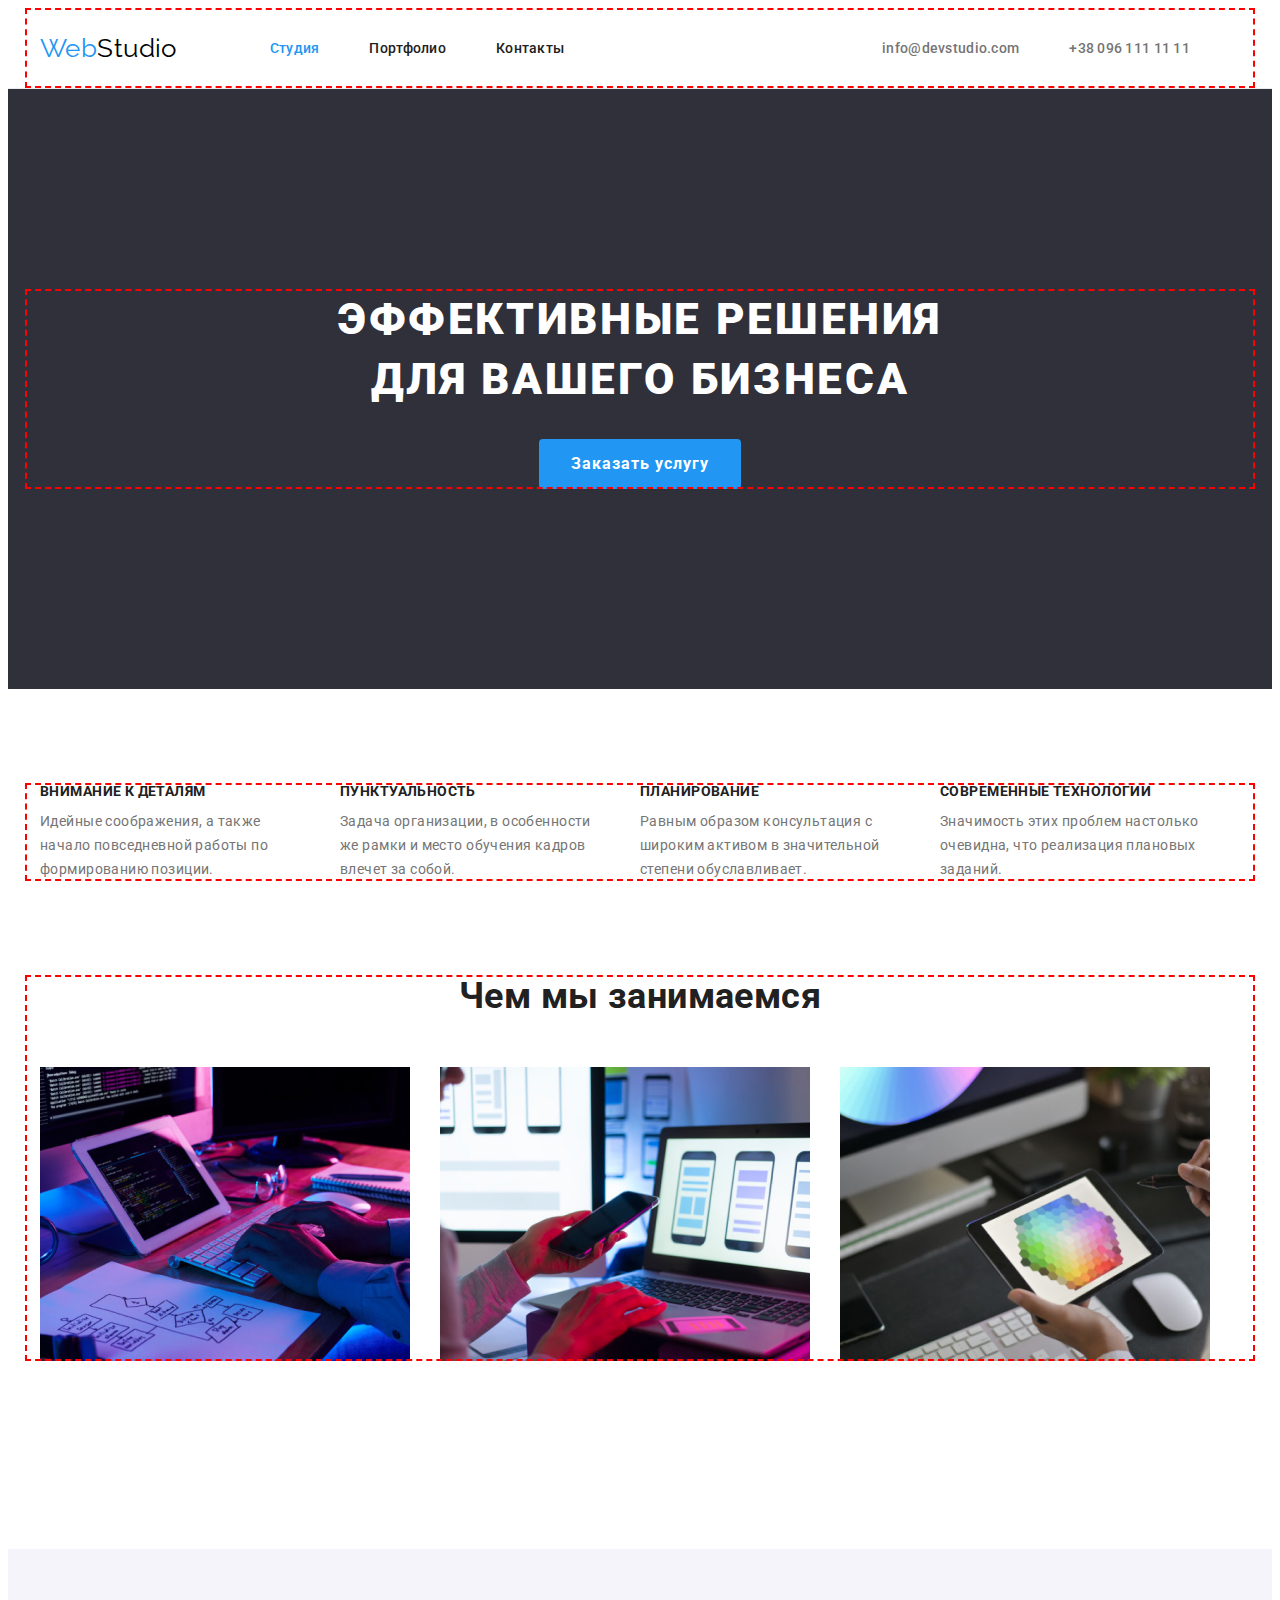
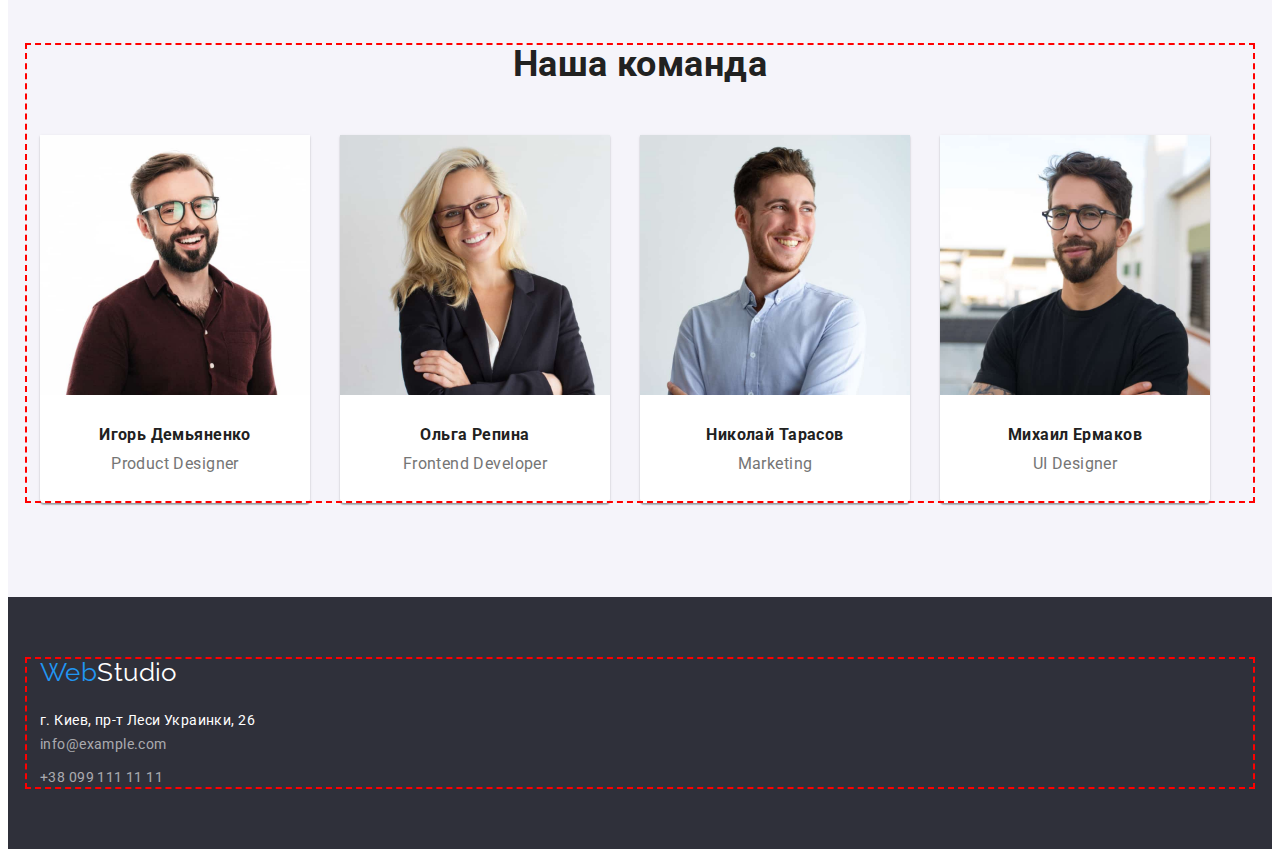
==== index.html @ cc724e30 "Initial commit" ====
<!DOCTYPE html>
<html lang="ru">
  <head>
    <meta charset="UTF-8" />
    <meta http-equiv="X-UA-Compatible" content="IE=edge" />
    <meta name="viewport" content="width=device-width, initial-scale=1.0" />
    <title>WebStudio</title>

    <!--------------------  Font  ------------------------------------>
    <link rel="preconnect" href="https://fonts.googleapis.com" />
    <link rel="preconnect" href="https://fonts.gstatic.com" crossorigin />
    <link
      href="https://fonts.googleapis.com/css2?family=Raleway:wght@700&family=Roboto:wght@400;500;700;900&display=swap"
      rel="stylesheet"
    />

    <!-------------------  Normalize ---------------------------------------->
    <link
      rel="stylesheet"
      href="https://cdnjs.cloudflare.com/ajax/libs/modern-normalize/1.1.0/modern-normalize.min.css"
      integrity="sha512-wpPYUAdjBVSE4KJnH1VR1HeZfpl1ub8YT/NKx4PuQ5NmX2tKuGu6U/JRp5y+Y8XG2tV+wKQpNHVUX03MfMFn9Q=="
      crossorigin="anonymous"
      referrerpolicy="no-referrer"
    />

    <!------------------  Custom styles -------------------------------------------------->

    <link rel="stylesheet" href="./css/styles.css" />
  </head>

  <body>
    <!----------------------------  header  -------------------------------------------------->

    <header class="header">
      <div class="container header-container">
        <nav class="header-nav">
          <a class="link header-link-logo-black" href="./index.html"
            ><span class="logo-blue">Web</span>Studio</a
          >
          <ul class="header-nav-list list">
            <li class="header-nav-item">
              <a class="header-link-studio header-link link" href="./index.html">Студия</a>
            </li>
            <li class="header-nav-item">
              <a class="header-link link" href="./portfolio.html">Портфолио</a>
            </li>
            <li class="header-nav-item"><a class="header-link link" href="#">Контакты</a></li>
          </ul>
        </nav>
        <ul class="header-contacts-list list">
          <li class="header-nav-item">
            <a class="header-link-contacts link" href="mail:info@devstudio.com"
              >info@devstudio.com</a
            >
          </li>
          <li class="header-nav-item">
            <a class="header-link-contacts link" href="tel:+380961111111">+38 096 111 11 11</a>
          </li>
        </ul>
      </div>
    </header>

    <main>
      <!----------------------  Эффективные решения -------------------------------------->
      <section class="section sentence-section">
        <div class="container">
          <h1 class="sntns-hr">Эффективные решения для вашего бизнеса</h1>
          <button class="btn btn-sentence-section" type="button">Заказать услугу</button>
        </div>
      </section>

      <!------------------------  Особенности  ------------------------------------------->

      <section class="section">
        <div class="container">
          <h2 class="visually-hidden">Особенности</h2>

          <ul class="list container-features-list">
            <li class="container-features-item">
              <h3 class="main-features-title">Внимание к деталям</h3>
              <p class="main-features-text">
                Идейные соображения, а также начало повседневной работы по формированию позиции.
              </p>
            </li>
            <li class="container-features-item">
              <h3 class="main-features-title">Пунктуальность</h3>
              <p class="main-features-text">
                Задача организации, в особенности же рамки и место обучения кадров влечет за собой.
              </p>
            </li>
            <li class="container-features-item">
              <h3 class="main-features-title">Планирование</h3>
              <p class="main-features-text">
                Равным образом консультация с широким активом в значительной степени обуславливает.
              </p>
            </li>
            <li class="container-features-item">
              <h3 class="main-features-title">Современные технологии</h3>
              <p class="main-features-text">
                Значимость этих проблем настолько очевидна, что реализация плановых заданий.
              </p>
            </li>
          </ul>
        </div>
      </section>
      <!---------------------------- Занятия------------------------------------->
      <section class="section work section-occupation">
        <div class="container">
          <h2 class="main-occupation-title">Чем мы занимаемся</h2>

          <ul class="list container-main-occupation-list">
            <li>
              <img src="./images/box1.jpg" alt="проєктирование" width="370" />
            </li>
            <li>
              <img src="./images/box2.jpg" alt="мобильные приложения" width="370" />
            </li>
            <li>
              <img src="./images/box3.jpg" alt="дизайн" width="370" />
            </li>
          </ul>
        </div>
      </section>

      <!--------------------------  Команда  --------------------------------------->

      <section class="section main-team">
        <div class="container">
          <h2 class="main-team-title-head">Наша команда</h2>

          <ul class="list container-main-team-list">
            <li class="team-card-item">
              <img src="./images/img1.jpg" alt="Product Designer" width="270" />
              <div class="team-card-content">
                <h3 class="main-team-title">Игорь Демьяненко</h3>
                <p class="main-team-text">Product Designer</p>
              </div>
            </li>
            <li class="team-card-item">
              <img src="./images/img2.jpg" alt="Frontend Developer" width="270" />
              <div class="team-card-content">
                <h3 class="main-team-title">Ольга Репина</h3>
                <p class="main-team-text">Frontend Developer</p>
              </div>
            </li>
            <li class="team-card-item">
              <img src="./images/img3.jpg" alt="Marketing" width="270" />
              <div class="team-card-content">
                <h3 class="main-team-title">Николай Тарасов</h3>
                <p class="main-team-text">Marketing</p>
              </div>
            </li>
            <li class="team-card-item">
              <img src="./images/img4.jpg" alt="UI Designer" width="270" />
              <div class="team-card-content">
                <h3 class="main-team-title">Михаил Ермаков</h3>
                <p class="main-team-text">UI Designer</p>
              </div>
            </li>
          </ul>
        </div>
      </section>
    </main>

    <!------------------------Footer------------------------------------>

    <footer class="footer">
      <div class="container">
        <a class="link footer-link-logo-white" href="./index.html"
          ><span class="logo-blue">Web</span>Studio</a
        >

        <address class="address">
          <ul class="list footer-list">
            <li class="footer-address-location-item">
              <a
                class="link footer-link-location"
                target="_blank"
                rel="noopener noreferrer"
                href="https://goo.gl/maps/SqduPQ5yzWcNrS9j9"
                >г. Киев, пр-т Леси Украинки, 26</a
              >
            </li>
            <li class="footer-item">
              <a class="link footer-link" href="mailto:info@example.com">info@example.com</a>
            </li>
            <li class="footer-item">
              <a class="link footer-link" href="tel:+380991111111">+38 099 111 11 11</a>
            </li>
          </ul>
        </address>
      </div>
    </footer>
  </body>
</html>
---- css/styles.css ----
:root {
  /*  ------------------  fonts  -------------------------- */
  --main-font: 'Roboto', sans-serif;
  --secondary-font: 'Raleway', sans-serif;

  /*  ------------------- text colors  ------------------ */
  --btn-txt-cl: #ffffff;
  --main-txt-cl: #212121;
  --hdr-cntcts-lst: #757575;
  --accent-txt-cl: #2196f3;
  --porfolio-border-img: #eeeeee;
  --logo-black: #000000;
  --btn-prtfl: #f5f4fa;
  --item-light: rgba(255, 255, 255, 0.6);
  --sctn-sntnc: #2f303a;
  --header-container-border: #ececec;
  --accent-txt-hvr-fcs-cl: #188ce8;

  /* ----------------- others  --------------------------- */
}
body {
  font-family: var(--main-font);
  color: var(--main-txt-cl);
  background-color: var(--btn-txt-cl);
  font-size: 14px;
  letter-spacing: 0.03em;
}

/*-------------------- reset styles --------------------------- */

h1,
h2,
h3,
h4,
h5,
h6,
p {
  margin: 0;
}

.link {
  text-decoration: none;
  color: currentColor;
}

.list {
  list-style: none;
  padding-left: 0;
  margin: 0;
}

/*----------------------- basy styles  ---------------------------- */

.container {
  width: 1200px;
  padding: 0 15px;
  margin: 0 auto;
  outline: 2px dashed red;
  outline-offset: -2px;
}

.visually-hidden {
  position: absolute;
  width: 1px;
  height: 1px;
  margin: -1px;
  border: 0;
  padding: 0;

  white-space: nowrap;
  clip-path: inset(100%);
  clip: rect(0 0 0 0);
  overflow: hidden;
}

img {
  display: block;
  max-width: 100%;
  height: auto;
}

address {
  font-style: normal;
}

.section {
  padding-top: 94px;
  padding-bottom: 94px;
}

.btn {
  font-family: inherit;
  font-weight: 700;
  font-size: 16px;
  line-height: calc(30 / 16);
  display: flex;
  letter-spacing: 0.06em;
  color: var(--btn-txt-cl);
  background-color: var(--accent-txt-cl);
  cursor: pointer;
  border-radius: 4px;
  bottom: none;
  border: none;
  padding: 10px 32px;

  display: block;
  margin: 0 auto;
}

.btn:hover,
.btn:focus {
  color: var(--btn-txt-cl);
  background-color: var(--accent-txt-hvr-fcs-cl);
}

.btn-portfolio {
  font-family: inherit;
  font-weight: 500;
  font-size: 16px;
  line-height: calc(26 / 16);
  letter-spacing: 0.03em;
  text-align: center;
  color: var(--main-txt-cl);
  background-color: var(--btn-prtfl);
  cursor: pointer;
  border: none;

  padding: 6px 22px;
  border-radius: 4px;
}

.btn-portfolio:hover,
.btn-portfolio:focus {
  color: var(--btn-txt-cl);
  background-color: var(--accent-txt-cl);
}

.header-link-logo-black {
  font-family: 'Raleway';
  font-size: 26px;
  line-height: calc(31 / 26);
  color: var(--logo-black);
  display: block;
}

.logo-blue {
  font-family: 'Raleway';
  font-size: 26px;
  line-height: calc(31 / 26);
  color: var(--accent-txt-cl);
}

/* -------------------  Header  ------------------------ */

.header {
  border-bottom: 1px solid var(--header-container-border);
}

.header-container {
  display: flex;
}

.header-nav {
  display: flex;
  align-items: center;
  margin-right: auto;
}

.header-link-logo-black {
  display: block;
  margin-right: 93px;
  padding: 0 auto;
}

.header-nav-list,
.header-contacts-list {
  display: flex;
  padding-top: 32px;
  padding-bottom: 32px;
}

.header-nav-item {
  margin-right: 50px;
}

.header-link,
.header-link-contacts {
  font-weight: 500;
  font-size: 14px;
  line-height: calc(16 / 14);
  letter-spacing: 0.02em;
  cursor: pointer;
}

.header-link-contacts {
  color: var(--hdr-cntcts-lst);
}

.header-link-studio,
.header-link-portfolio {
  color: var(--accent-txt-cl);
}

.header-link:hover,
.header-link:focus,
.header-link-contacts:hover,
.header-link-contacts:focus,
.footer-link:hover,
.footer-link:focus {
  color: var(--accent-txt-cl);
}

/*  ---------------- Эффективные решения  ---------------- */

.sentence-section {
  background-color: var(--sctn-sntnc);
  padding-top: 200px;
  padding-bottom: 200px;
}

.sntns-hr {
  font-weight: 900;
  font-size: 44px;
  line-height: calc(60 / 44);
  text-align: center;
  letter-spacing: 0.06em;
  text-transform: uppercase;
  color: var(--btn-txt-cl);
  width: 696px;
  margin: 0 auto;
  margin-bottom: 30px;
}

/*---------------------- Особенности  -------------------*/

.container-features-list {
  display: flex;
  gap: 30px;
}

.container-features-item {
  flex-basis: 270px;
}

.main-features-title {
  font-size: 14px;
  line-height: calc(16 / 14);
  text-transform: uppercase;
  margin-bottom: 10px;
}

.main-features-text {
  line-height: calc(24 / 14);
  color: var(--hdr-cntcts-lst);
}

/*------------------------- Занятия -----------------*/

.section-occupation {
  margin-bottom: 94px;
  padding-top: 0%;
}

.main-occupation-title {
  text-align: center;
  margin-bottom: 50px;
}

.container-main-occupation-list {
  display: flex;
  gap: 30px;
}

.main-occupation-title {
  font-size: 36px;
  line-height: calc(42 / 36);
}

/*  -------------------- Команда --------------------*/

.main-team {
  background-color: var(--btn-prtfl);
}

.main-team-title-head {
  font-size: 36px;
  line-height: 42px;
  text-align: center;
  margin-bottom: 50px;
}

.container-main-team-list {
  display: flex;
  gap: 30px;
}

.team-card-item {
  box-shadow: 0px 1px 3px rgba(0, 0, 0, 0.12), 0px 1px 1px rgba(0, 0, 0, 0.14),
    0px 2px 1px rgba(0, 0, 0, 0.2);
  border-radius: 0px 0px 4px 4px;
  background-color: var(--btn-txt-cl);
}

.team-card-content {
  text-align: center;
  padding: 30px 0;
}

.main-team-title {
  font-size: 16px;
  line-height: calc(19 / 16);
  margin-bottom: 10px;
}

.main-team-text {
  font-size: 16px;
  line-height: calc(19 / 16);
  color: var(--hdr-cntcts-lst);
}

/*  ----------------- PORFOLIO page  ------------------------- * /

/*  -------------- Portfolio navigation  ------------------ */

.section-portfolio {
  padding: 94px 0;
}

/*  ----------------- Portfolio BTN  ----------------------- */

.container-portfolio-navigation-list {
  display: flex;
  justify-content: center;
  gap: 8px;
  margin-bottom: 50px;
}

/* ---------------- Portfolio ------------------------------- */

.container-portfolio-list {
  display: flex;
  flex-wrap: wrap;
  gap: 30px;
}

.porfolio-div-contents {
  border: 1px solid var(--porfolio-border-img);
  padding: 20px 24px;
  border-top: none;
}

.portfolio-title {
  font-size: 18px;
  line-height: calc(36 / 18);
  letter-spacing: 0.06em;
  margin-bottom: 4px;
}

.portfolio-text {
  font-size: 16px;
  line-height: calc(30 / 16);
  color: var(--hdr-cntcts-lst);
}

/*----------------------Footer------------------------------- */

.footer {
  background-color: var(--sctn-sntnc);
  padding-top: 60px;
  padding-bottom: 60px;
}

.footer-link-logo-white {
  display: block;
  font-family: 'Raleway';
  font-size: 26px;
  line-height: calc(31 / 26);
  color: var(--btn-txt-cl);
  margin-bottom: 20px;
}

.address {
  font-style: inherit;
}

.footer-link-location {
  line-height: calc(24 / 14);
  color: var(--btn-txt-cl);
}

.footer-link {
  line-height: calc(24 / 14);
  color: var(--item-light);
}

.footer-item {
  margin-bottom: 9px;
}

.footer-item:last-child {
  margin-bottom: 0px;
}
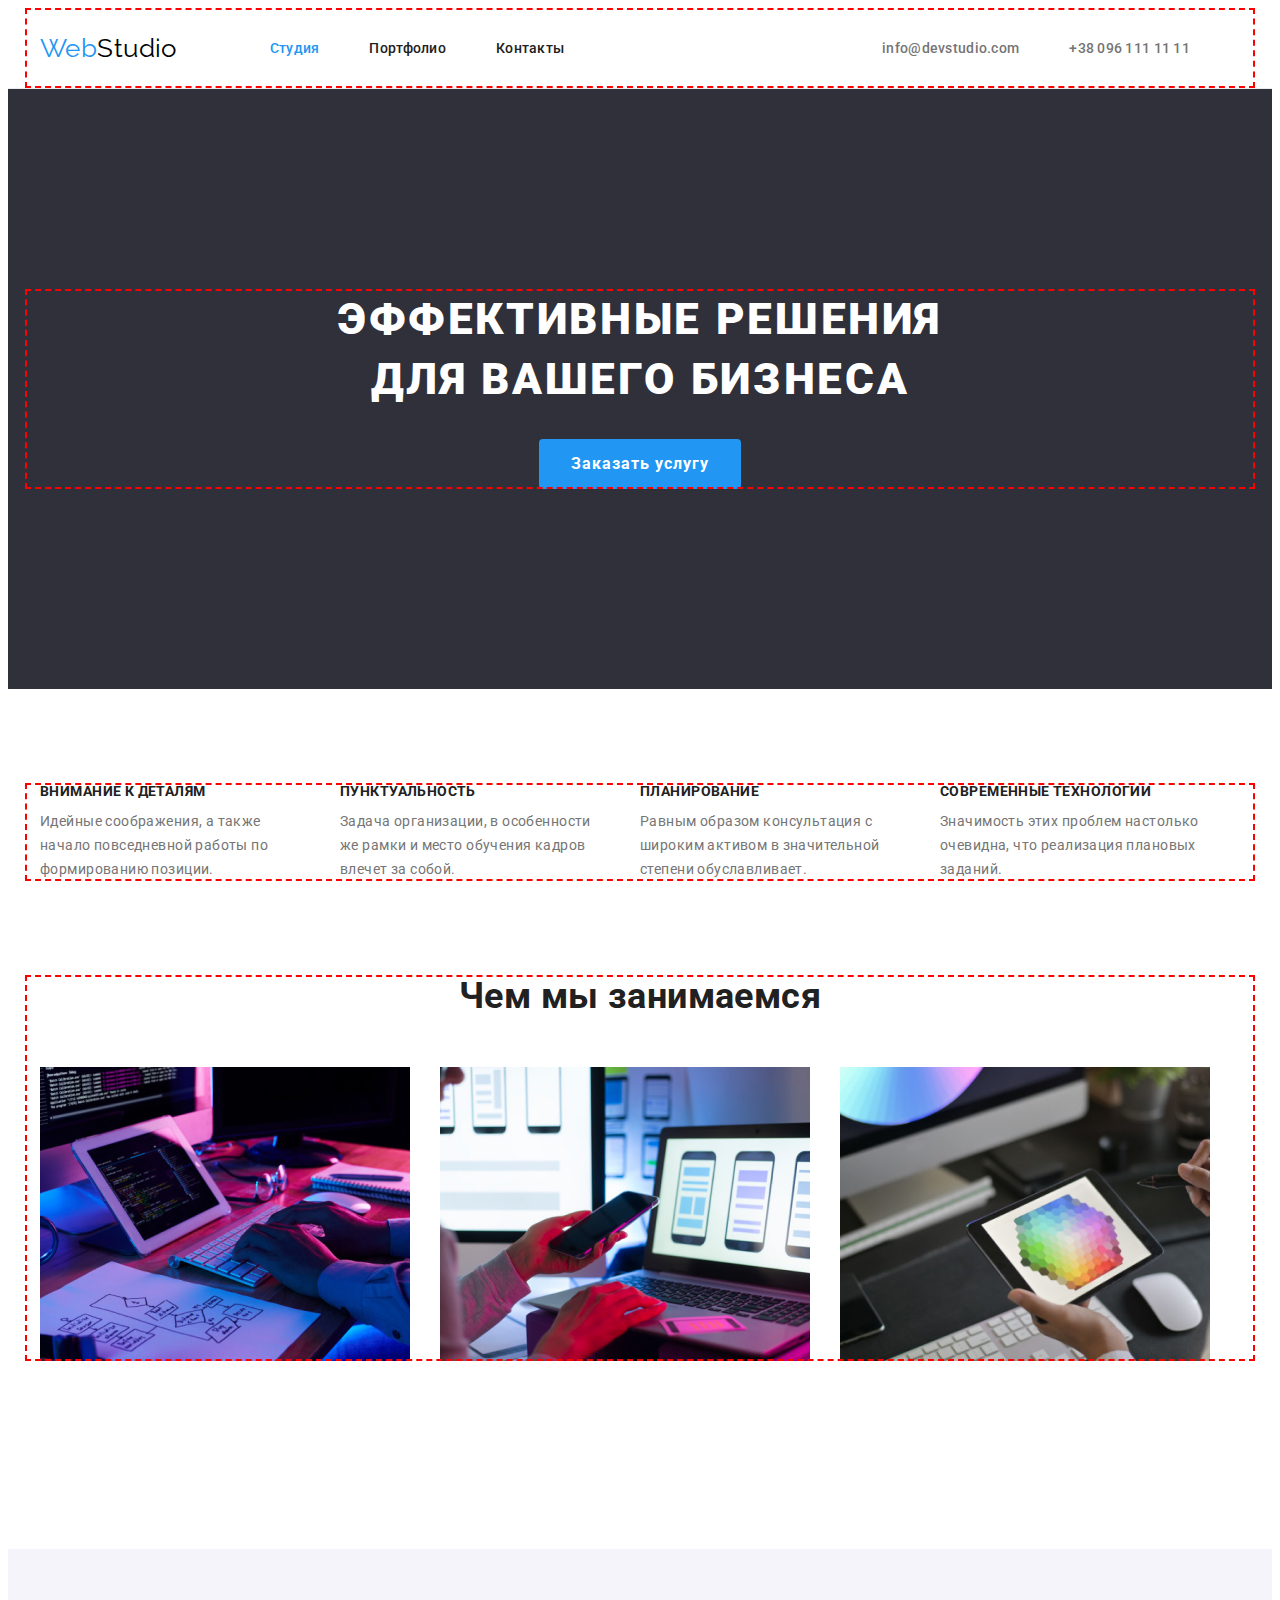
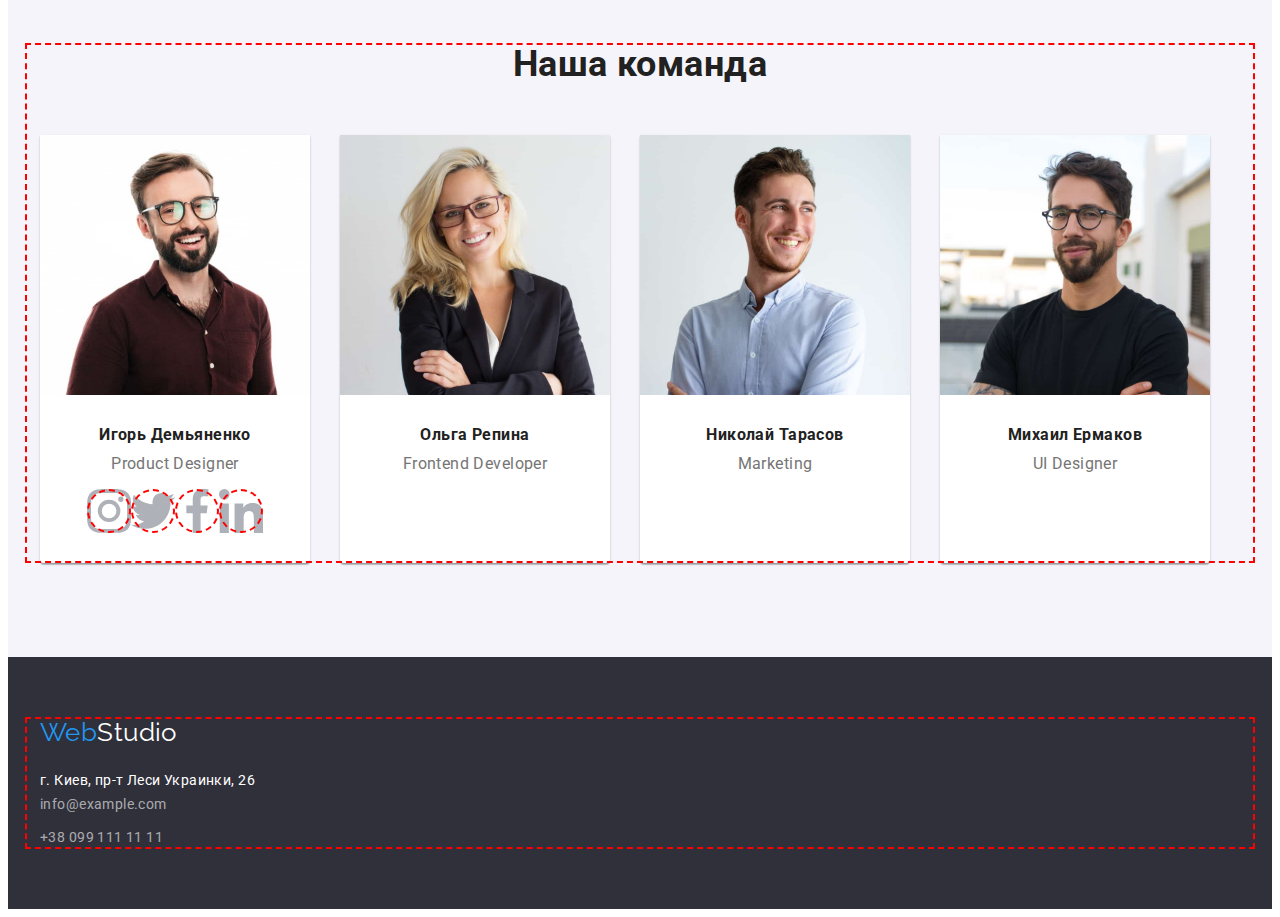
==== commit 6d84669d: "add svd card 1" ====
--- a/index.html
+++ b/index.html
@@ -134,6 +134,55 @@
               <div class="team-card-content">
                 <h3 class="main-team-title">Игорь Демьяненко</h3>
                 <p class="main-team-text">Product Designer</p>
+                <ul class="social-list list">
+                  <li class="social-item">
+                    <a
+                      class="social-link link"
+                      href=""
+                      target="_blank"
+                      rel="noopener nonereferre"
+                      aria-label="instagram"
+                    >
+                      <svg class="social-icon" widht="20" hight="20">
+                        <use href="./images/symbol-defs.svg#instagram"></use></svg
+                    ></a>
+                  </li>
+                  <li class="social-item">
+                    <a
+                      class="social-link link"
+                      href=""
+                      target="_blank"
+                      rel="noopener nonereferre"
+                      aria-label="twitter"
+                    >
+                      <svg class="social-icon" widht="20" hight="20">
+                        <use href="./images/symbol-defs.svg#twitter"></use></svg
+                    ></a>
+                  </li>
+                  <li class="social-item">
+                    <a
+                      class="social-link link"
+                      href=""
+                      target="_blank"
+                      rel="noopener nonereferre"
+                      aria-label="facebook"
+                    >
+                      <svg class="social-icon" widht="20" hight="20">
+                        <use href="./images/symbol-defs.svg#facebook"></use></svg
+                    ></a>
+                  </li>
+                  <li class="social-item">
+                    <a
+                      class="social-link link"
+                      href=""
+                      target="_blank"
+                      rel="noopener nonereferre"
+                      aria-label="linkedin"
+                      ><svg class="social-icon" widht="20" hight="20">
+                        <use href="./images/symbol-defs.svg#linkedin"></use></svg
+                    ></a>
+                  </li>
+                </ul>
               </div>
             </li>
             <li class="team-card-item">
--- a/css/styles.css
+++ b/css/styles.css
@@ -316,6 +316,42 @@
   font-size: 16px;
   line-height: calc(19 / 16);
   color: var(--hdr-cntcts-lst);
+
+  margin-bottom: 16px;
+}
+
+.social-list {
+  display: flex;
+  align-items: center;
+  justify-content: center;
+  gap: 10;
+}
+
+.social-icon {
+  fill: #afb1b8;
+}
+
+.social-link:hover,
+.social-link:focus {
+  background-color: var(--accent-txt-cl);
+}
+
+.social-icon:hover,
+.social-icon:focus {
+  fill: var(--btn-txt-cl);
+}
+
+.social-link {
+  display: flex;
+  align-items: center;
+  justify-content: center;
+  width: 44px;
+  height: 44px;
+  background-color: var(--btn-txt-cl);
+  border-radius: 50%;
+
+  outline: 2px dashed red;
+  outline-offset: -2px;
 }
 
 /*  ----------------- PORFOLIO page  ------------------------- * /
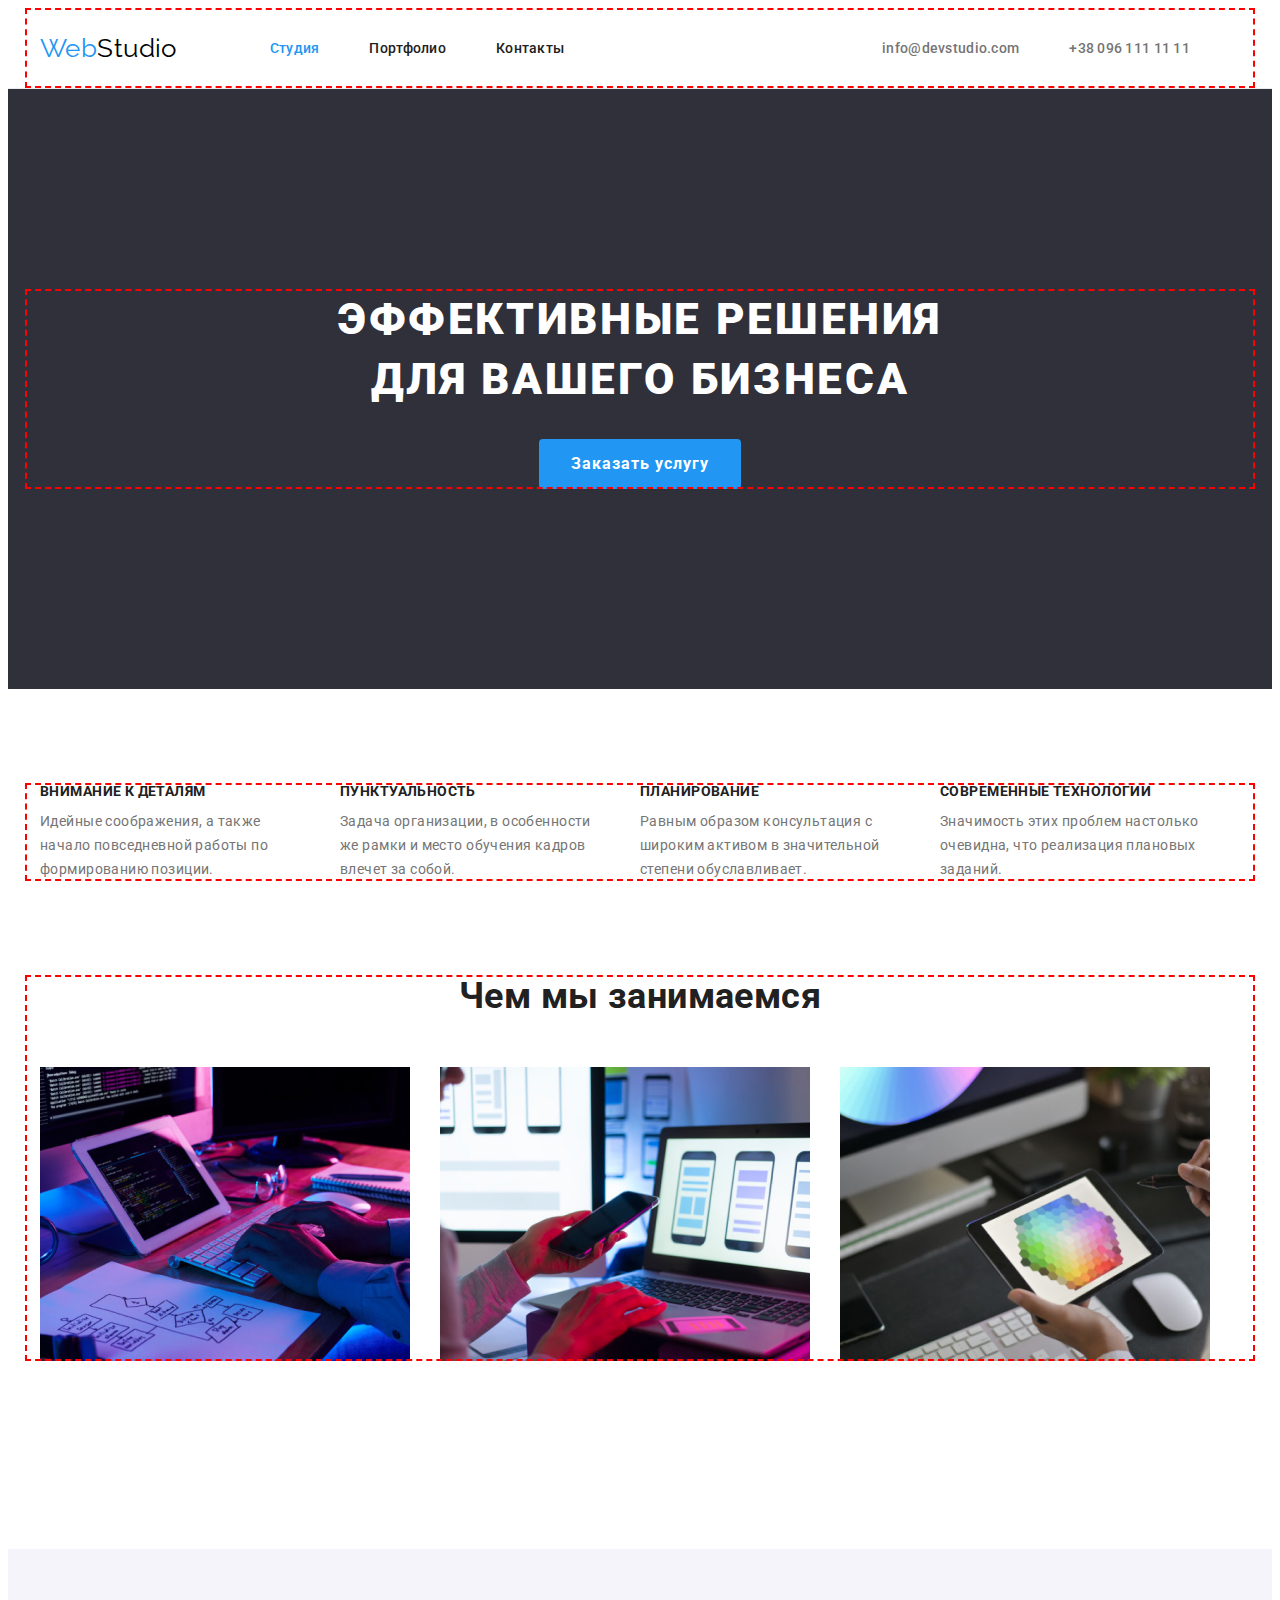
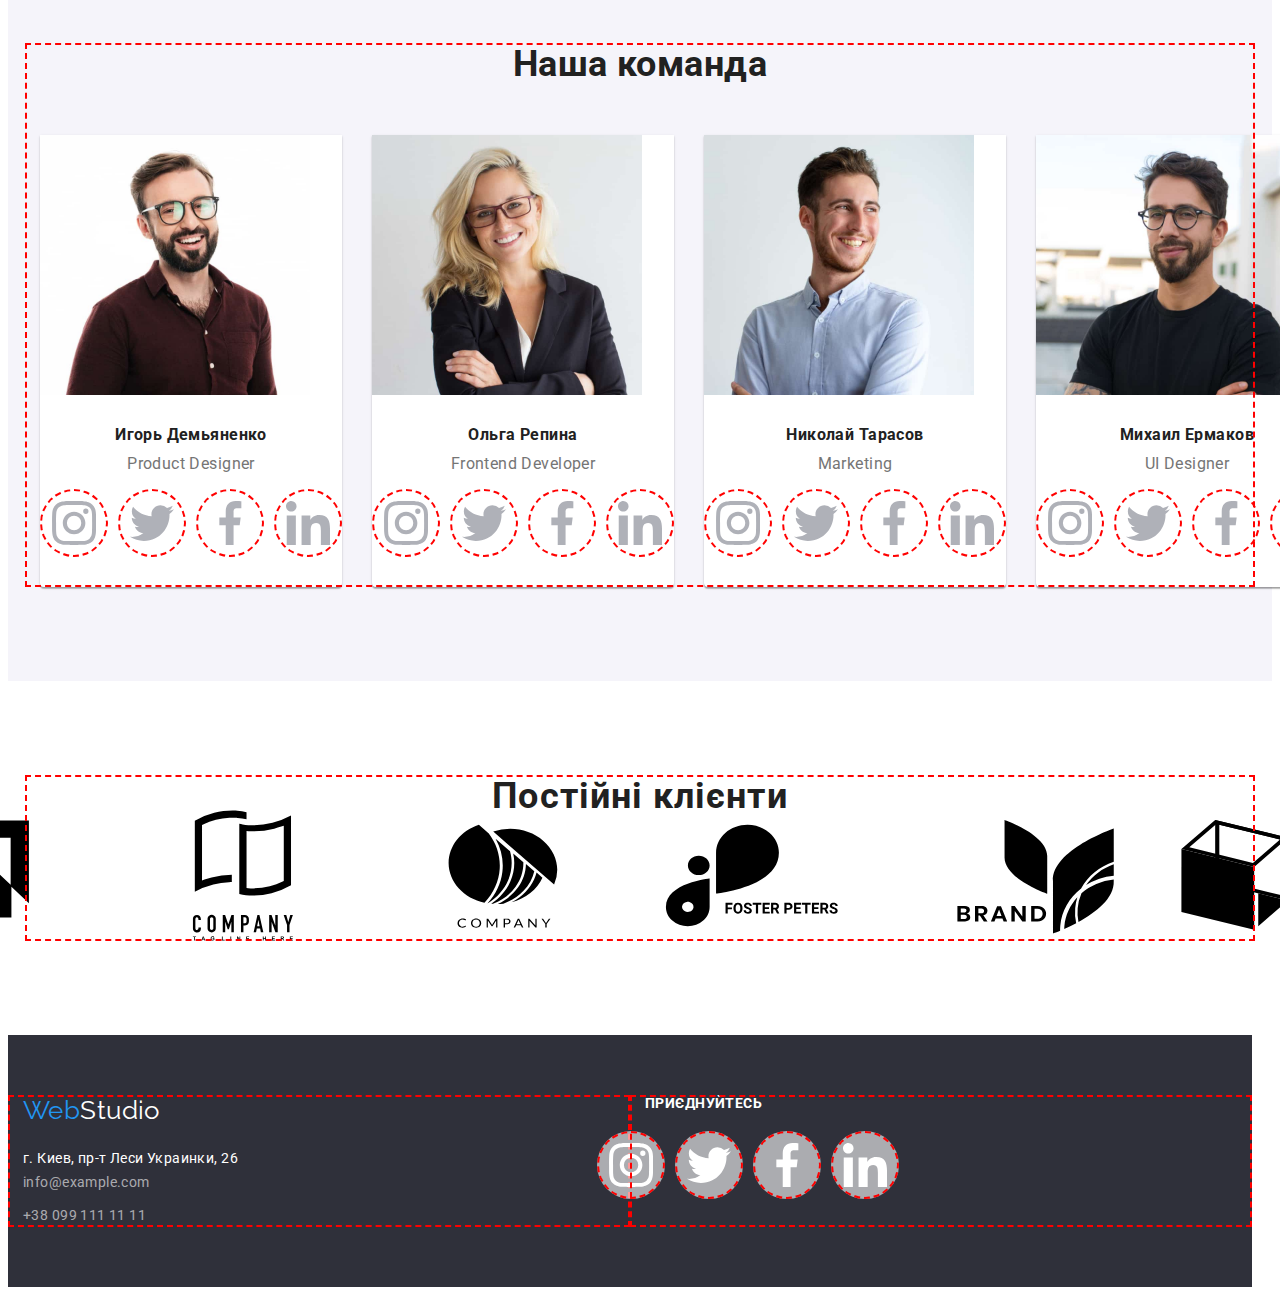
==== commit 1bdd2929: "add cln" ====
--- a/index.html
+++ b/index.html
@@ -144,7 +144,7 @@
                       aria-label="instagram"
                     >
                       <svg class="social-icon" widht="20" hight="20">
-                        <use href="./images/symbol-defs.svg#instagram"></use></svg
+                        <use href="./images/icons.svg#instagram"></use></svg
                     ></a>
                   </li>
                   <li class="social-item">
@@ -156,7 +156,7 @@
                       aria-label="twitter"
                     >
                       <svg class="social-icon" widht="20" hight="20">
-                        <use href="./images/symbol-defs.svg#twitter"></use></svg
+                        <use href="./images/icons.svg#twitter"></use></svg
                     ></a>
                   </li>
                   <li class="social-item">
@@ -168,7 +168,7 @@
                       aria-label="facebook"
                     >
                       <svg class="social-icon" widht="20" hight="20">
-                        <use href="./images/symbol-defs.svg#facebook"></use></svg
+                        <use href="./images/icons.svg#facebook"></use></svg
                     ></a>
                   </li>
                   <li class="social-item">
@@ -179,7 +179,7 @@
                       rel="noopener nonereferre"
                       aria-label="linkedin"
                       ><svg class="social-icon" widht="20" hight="20">
-                        <use href="./images/symbol-defs.svg#linkedin"></use></svg
+                        <use href="./images/icons.svg#linkedin"></use></svg
                     ></a>
                   </li>
                 </ul>
@@ -190,6 +190,55 @@
               <div class="team-card-content">
                 <h3 class="main-team-title">Ольга Репина</h3>
                 <p class="main-team-text">Frontend Developer</p>
+                <ul class="social-list list">
+                  <li class="social-item">
+                    <a
+                      class="social-link link"
+                      href=""
+                      target="_blank"
+                      rel="noopener nonereferre"
+                      aria-label="instagram"
+                    >
+                      <svg class="social-icon" widht="20" hight="20">
+                        <use href="./images/icons.svg#instagram"></use></svg
+                    ></a>
+                  </li>
+                  <li class="social-item">
+                    <a
+                      class="social-link link"
+                      href=""
+                      target="_blank"
+                      rel="noopener nonereferre"
+                      aria-label="twitter"
+                    >
+                      <svg class="social-icon" widht="20" hight="20">
+                        <use href="./images/icons.svg#twitter"></use></svg
+                    ></a>
+                  </li>
+                  <li class="social-item">
+                    <a
+                      class="social-link link"
+                      href=""
+                      target="_blank"
+                      rel="noopener nonereferre"
+                      aria-label="facebook"
+                    >
+                      <svg class="social-icon" widht="20" hight="20">
+                        <use href="./images/icons.svg#facebook"></use></svg
+                    ></a>
+                  </li>
+                  <li class="social-item">
+                    <a
+                      class="social-link link"
+                      href=""
+                      target="_blank"
+                      rel="noopener nonereferre"
+                      aria-label="linkedin"
+                      ><svg class="social-icon" widht="20" hight="20">
+                        <use href="./images/icons.svg#linkedin"></use></svg
+                    ></a>
+                  </li>
+                </ul>
               </div>
             </li>
             <li class="team-card-item">
@@ -197,6 +246,55 @@
               <div class="team-card-content">
                 <h3 class="main-team-title">Николай Тарасов</h3>
                 <p class="main-team-text">Marketing</p>
+                <ul class="social-list list">
+                  <li class="social-item">
+                    <a
+                      class="social-link link"
+                      href=""
+                      target="_blank"
+                      rel="noopener nonereferre"
+                      aria-label="instagram"
+                    >
+                      <svg class="social-icon" widht="20" hight="20">
+                        <use href="./images/icons.svg#instagram"></use></svg
+                    ></a>
+                  </li>
+                  <li class="social-item">
+                    <a
+                      class="social-link link"
+                      href=""
+                      target="_blank"
+                      rel="noopener nonereferre"
+                      aria-label="twitter"
+                    >
+                      <svg class="social-icon" widht="20" hight="20">
+                        <use href="./images/icons.svg#twitter"></use></svg
+                    ></a>
+                  </li>
+                  <li class="social-item">
+                    <a
+                      class="social-link link"
+                      href=""
+                      target="_blank"
+                      rel="noopener nonereferre"
+                      aria-label="facebook"
+                    >
+                      <svg class="social-icon" widht="20" hight="20">
+                        <use href="./images/icons.svg#facebook"></use></svg
+                    ></a>
+                  </li>
+                  <li class="social-item">
+                    <a
+                      class="social-link link"
+                      href=""
+                      target="_blank"
+                      rel="noopener nonereferre"
+                      aria-label="linkedin"
+                      ><svg class="social-icon" widht="20" hight="20">
+                        <use href="./images/icons.svg#linkedin"></use></svg
+                    ></a>
+                  </li>
+                </ul>
               </div>
             </li>
             <li class="team-card-item">
@@ -204,17 +302,143 @@
               <div class="team-card-content">
                 <h3 class="main-team-title">Михаил Ермаков</h3>
                 <p class="main-team-text">UI Designer</p>
+                <ul class="social-list list">
+                  <li class="social-item">
+                    <a
+                      class="social-link link"
+                      href=""
+                      target="_blank"
+                      rel="noopener nonereferre"
+                      aria-label="instagram"
+                    >
+                      <svg class="social-icon" widht="20" hight="20">
+                        <use href="./images/icons.svg#instagram"></use></svg
+                    ></a>
+                  </li>
+                  <li class="social-item">
+                    <a
+                      class="social-link link"
+                      href=""
+                      target="_blank"
+                      rel="noopener nonereferre"
+                      aria-label="twitter"
+                    >
+                      <svg class="social-icon" widht="20" hight="20">
+                        <use href="./images/icons.svg#twitter"></use></svg
+                    ></a>
+                  </li>
+                  <li class="social-item">
+                    <a
+                      class="social-link link"
+                      href=""
+                      target="_blank"
+                      rel="noopener nonereferre"
+                      aria-label="facebook"
+                    >
+                      <svg class="social-icon" widht="20" hight="20">
+                        <use href="./images/icons.svg#facebook"></use></svg
+                    ></a>
+                  </li>
+                  <li class="social-item">
+                    <a
+                      class="social-link link"
+                      href=""
+                      target="_blank"
+                      rel="noopener nonereferre"
+                      aria-label="linkedin"
+                      ><svg class="social-icon" widht="20" hight="20">
+                        <use href="./images/icons.svg#linkedin"></use></svg
+                    ></a>
+                  </li>
+                </ul>
               </div>
             </li>
           </ul>
         </div>
       </section>
+
+      <!-- Постійні клієнти -->
+
+      <section class="section section-clients">
+        <div class="container container-clients">
+          <h2 class="clients-title">Постійні клієнти</h2>
+            <ul class="section-clients-list list">
+              <li class="section-clients-item ">
+                <a
+                  class="clients-link link"
+                  href=""
+                  target="_blank"
+                  rel="noopener nonereferre"
+                  aria-label="YA&CO"
+                  ><svg class="clients-icon" widht="106" hight="60">
+                    <use href="./images/icons.svg#logo1"></use></svg
+                ></a>
+              </li>
+              <li class="section-clients-item">
+                <a
+                  class="clients-link link"
+                  href=""
+                  target="_blank"
+                  rel="noopener nonereferre"
+                  aria-label="flag"
+                  ><svg class="clients-icon" widht="106" hight="60">
+                    <use href="./images/icons.svg#logo2"></use></svg
+                ></a>
+              </li>
+              <li class="section-clients-item">
+                <a
+                  class="clients-link link"
+                  href=""
+                  target="_blank"
+                  rel="noopener nonereferre"
+                  aria-label="shell"
+                  ><svg class="clients-icon" widht="106" hight="60">
+                    <use href="./images/icons.svg#logo3"></use></svg
+                ></a>
+              </li>
+              <li class="section-clients-item">
+                <a
+                  class="clients-link link"
+                  href=""
+                  target="_blank"
+                  rel="noopener nonereferre"
+                  aria-label="butterfly"
+                  ><svg class="clients-icon" widht="106" hight="60">
+                    <use href="./images/icons.svg#logo4"></use></svg
+                ></a>
+              </li>
+              <li class="section-clients-item">
+                <a
+                  class="clients-link link"
+                  href=""
+                  target="_blank"
+                  rel="noopener nonereferre"
+                  aria-label="leaf"
+                  ><svg class="clients-icon" widht="106" hight="60">
+                    <use href="./images/icons.svg#logo5"></use></svg
+                ></a>
+              </li>
+              <li class="section-clients-item">
+                <a
+                  class="clients-link link"
+                  href=""
+                  target="_blank"
+                  rel="noopener nonereferre"
+                  aria-label="box"
+                  ><svg class="clients-icon" widht="106" hight="60">
+                    <use href="./images/icons.svg#logo6"></use></svg
+                ></a>
+              </li>
+            </ul>
+          </h2>
+        </div>
+      </section>
     </main>
 
     <!------------------------Footer------------------------------------>
 
     <footer class="footer">
-      <div class="container">
+      <div class="container container-footer">
         <a class="link footer-link-logo-white" href="./index.html"
           ><span class="logo-blue">Web</span>Studio</a
         >
@@ -239,6 +463,58 @@
           </ul>
         </address>
       </div>
+      <div class="footer-container-social container">
+        <h3 class="footer-social-title">приєднуйтесь</h3>
+        <ul class="footer-social-list list">
+          <li class="footer-social-item">
+            <a
+              class="footer-social-link link"
+              href=""
+              target="_blank"
+              rel="noopener nonereferre"
+              aria-label="instagram"
+            >
+              <svg class="footer-social-icon" widht="20" hight="20">
+                <use href="./images/icons.svg#instagram"></use></svg
+            ></a>
+          </li>
+          <li class="footer-social-item">
+            <a
+              class="footer-social-link link"
+              href=""
+              target="_blank"
+              rel="noopener nonereferre"
+              aria-label="twitter"
+            >
+              <svg class="footer-social-icon" widht="20" hight="20">
+                <use href="./images/icons.svg#twitter"></use></svg
+            ></a>
+          </li>
+          <li class="footer-social-item">
+            <a
+              class="footer-social-link link"
+              href=""
+              target="_blank"
+              rel="noopener nonereferre"
+              aria-label="facebook"
+            >
+              <svg class="footer-social-icon" widht="20" hight="20">
+                <use href="./images/icons.svg#facebook"></use></svg
+            ></a>
+          </li>
+          <li class="footer-social-item">
+            <a
+              class="footer-social-link link"
+              href=""
+              target="_blank"
+              rel="noopener nonereferre"
+              aria-label="linkedin"
+              ><svg class="footer-social-icon" widht="20" hight="20">
+                <use href="./images/icons.svg#linkedin"></use></svg
+            ></a>
+          </li>
+        </ul>
+      </div>
     </footer>
   </body>
 </html>
--- a/css/styles.css
+++ b/css/styles.css
@@ -324,11 +324,10 @@
   display: flex;
   align-items: center;
   justify-content: center;
-  gap: 10;
+  gap: 10px;
 }
 
 .social-icon {
-  fill: #afb1b8;
 }
 
 .social-link:hover,
@@ -349,9 +348,43 @@
   height: 44px;
   background-color: var(--btn-txt-cl);
   border-radius: 50%;
+  fill: #afb1b8;
+  padding: 12px;
 
   outline: 2px dashed red;
   outline-offset: -2px;
+}
+
+/* ------------------ Постійні клієнти  ------------------------- */
+
+.container-clients {
+  display: block;
+}
+
+.clients-title {
+  font-weight: 700;
+  font-size: 36px;
+  line-height: calc(42 / 36);
+  text-align: center;
+  letter-spacing: 0.03em;
+  color: var(--main-txt-cl);
+}
+
+.section-clients-list {
+  display: flex;
+  align-items: center;
+  justify-content: center;
+  gap: 30px;
+}
+
+.section-clients-item {
+  display: flex;
+  align-items: center;
+  justify-content: center;
+  width: 170px;
+  height: 92px;
+  border: 1px rgba(175, 177, 184, 1);
+  padding: 16px 32px;
 }
 
 /*  ----------------- PORFOLIO page  ------------------------- * /
@@ -401,6 +434,8 @@
 /*----------------------Footer------------------------------- */
 
 .footer {
+  display: flex;
+  margin-right: 20px;
   background-color: var(--sctn-sntnc);
   padding-top: 60px;
   padding-bottom: 60px;
@@ -436,3 +471,46 @@
 .footer-item:last-child {
   margin-bottom: 0px;
 }
+
+.footer-container-social {
+  display: block;
+}
+
+.footer-social-title {
+  font-weight: 700;
+  font-size: 14px;
+  line-height: calc(16 / 14);
+  letter-spacing: 0.03em;
+  text-transform: uppercase;
+  color: var(--btn-txt-cl);
+
+  margin-bottom: 20px;
+}
+
+.footer-social-list {
+  display: flex;
+  width: 206px;
+  align-items: center;
+  justify-content: center;
+  gap: 10px;
+}
+
+.footer-social-link {
+  display: flex;
+  align-items: center;
+  justify-content: center;
+  width: 44px;
+  height: 44px;
+  background-color: var(--item-light);
+  border-radius: 50%;
+  fill: var(--btn-txt-cl);
+  padding: 12px;
+
+  outline: 2px dashed red;
+  outline-offset: -2px;
+}
+
+.footer-social-link:hover,
+.footer-social-link:focus {
+  background-color: var(--accent-txt-cl);
+}
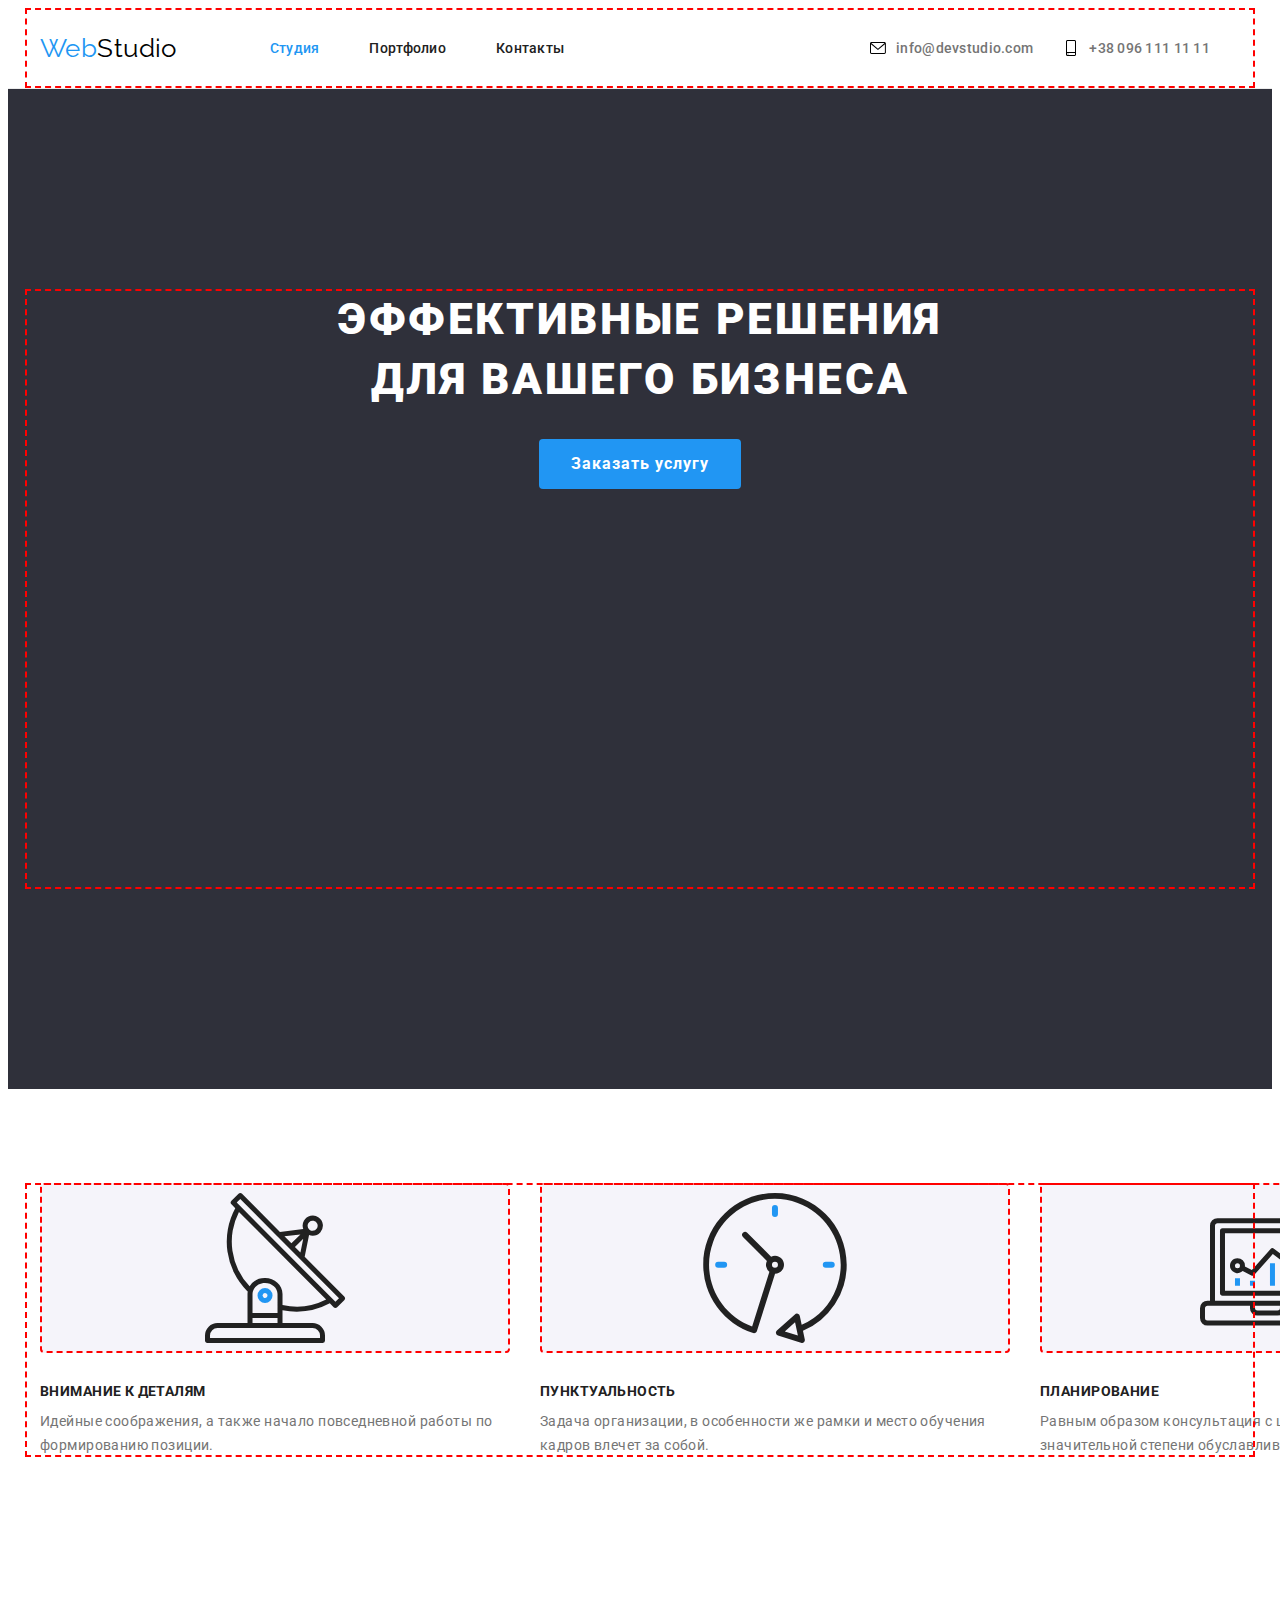
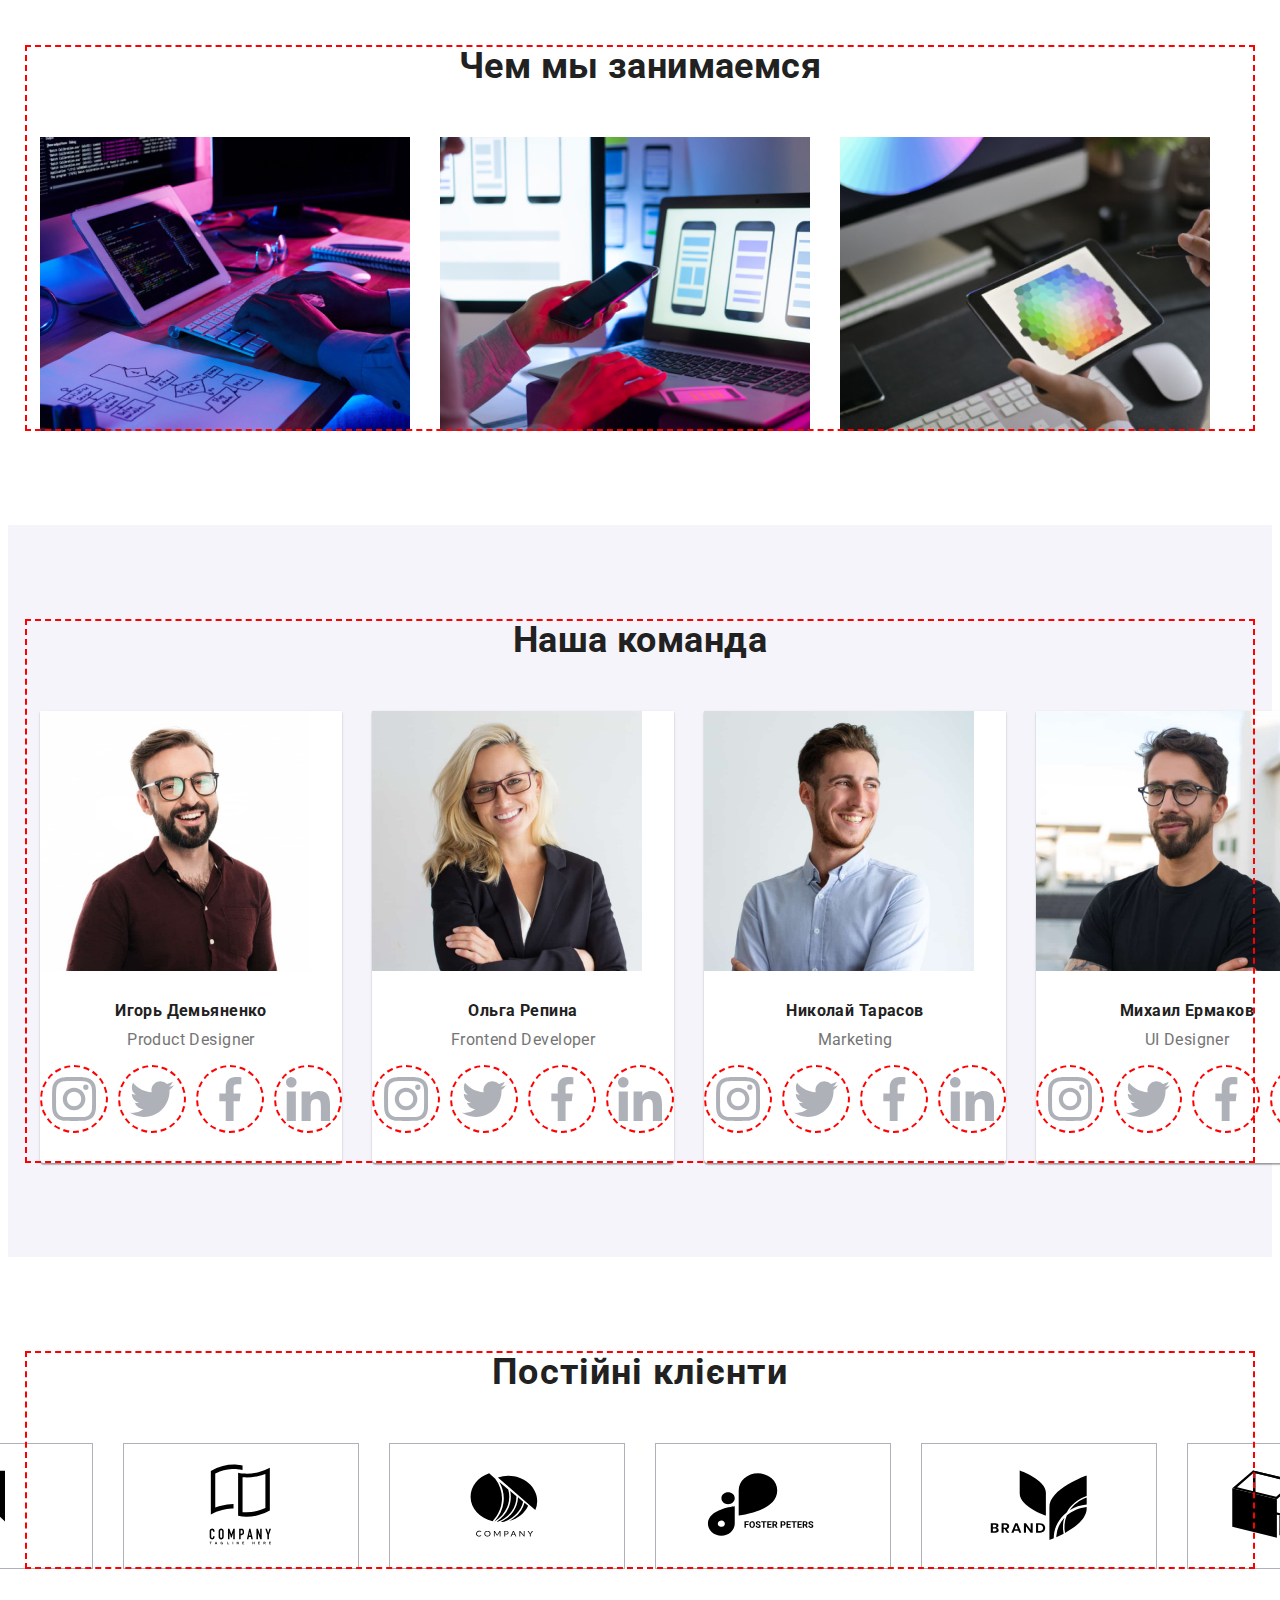
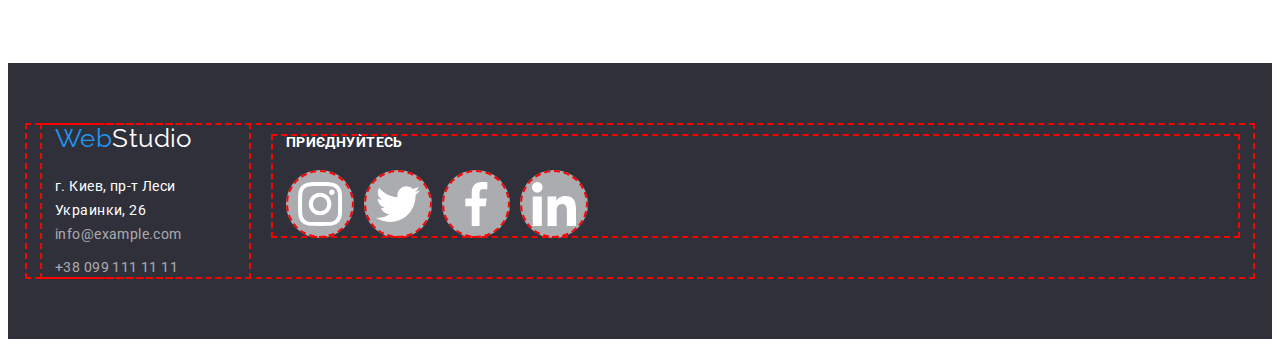
==== commit 887a9716: "hw4 next hero" ====
--- a/index.html
+++ b/index.html
@@ -47,14 +47,21 @@
             <li class="header-nav-item"><a class="header-link link" href="#">Контакты</a></li>
           </ul>
         </nav>
+
         <ul class="header-contacts-list list">
-          <li class="header-nav-item">
-            <a class="header-link-contacts link" href="mail:info@devstudio.com"
+          <li class="header-contacts-item">
+            <a class="header-link-contacts link" href="mail:info@devstudio.com">
+              <svg class="header-icon" wight="16" hight="12">
+                <use href="./images/icons.svg#envelope"></use></svg
               >info@devstudio.com</a
             >
           </li>
-          <li class="header-nav-item">
-            <a class="header-link-contacts link" href="tel:+380961111111">+38 096 111 11 11</a>
+          <li class="header-contacts-item">
+            <a class="header-link-contacts link" href="tel:+380961111111"
+              ><svg class="header-icon" wight="10" hight="16">
+                <use href="./images/icons.svg#smartphone"></use></svg
+              >+38 096 111 11 11</a
+            >
           </li>
         </ul>
       </div>
@@ -62,14 +69,15 @@
 
     <main>
       <!----------------------  Эффективные решения -------------------------------------->
+
       <section class="section sentence-section">
-        <div class="container">
+        <div class="container hero">
           <h1 class="sntns-hr">Эффективные решения для вашего бизнеса</h1>
           <button class="btn btn-sentence-section" type="button">Заказать услугу</button>
         </div>
       </section>
 
-      <!------------------------  Особенности  ------------------------------------------->
+      <!------------------------  features  ------------------------------------------->
 
       <section class="section">
         <div class="container">
@@ -77,24 +85,44 @@
 
           <ul class="list container-features-list">
             <li class="container-features-item">
+              <div class="features-icon container">
+                <svg class="features-icon" widht="70" hight="70">
+                  <use href="./images/icons.svg#antenna"></use>
+                </svg>
+              </div>
               <h3 class="main-features-title">Внимание к деталям</h3>
               <p class="main-features-text">
                 Идейные соображения, а также начало повседневной работы по формированию позиции.
               </p>
             </li>
             <li class="container-features-item">
+              <div class="features-icon container">
+                <svg class="features-icon" widht="70" hight="70">
+                  <use href="./images/icons.svg#clock"></use>
+                </svg>
+              </div>
               <h3 class="main-features-title">Пунктуальность</h3>
               <p class="main-features-text">
                 Задача организации, в особенности же рамки и место обучения кадров влечет за собой.
               </p>
             </li>
             <li class="container-features-item">
+              <div class="features-icon container">
+                <svg class="features-icon" widht="70" hight="70">
+                  <use href="./images/icons.svg#diagram"></use>
+                </svg>
+              </div>
               <h3 class="main-features-title">Планирование</h3>
               <p class="main-features-text">
                 Равным образом консультация с широким активом в значительной степени обуславливает.
               </p>
             </li>
             <li class="container-features-item">
+              <div class="features-icon container">
+                <svg class="features-icon" widht="70" hight="70">
+                  <use href="./images/icons.svg#astronaut"></use>
+                </svg>
+              </div>
               <h3 class="main-features-title">Современные технологии</h3>
               <p class="main-features-text">
                 Значимость этих проблем настолько очевидна, что реализация плановых заданий.
@@ -362,158 +390,159 @@
       <section class="section section-clients">
         <div class="container container-clients">
           <h2 class="clients-title">Постійні клієнти</h2>
-            <ul class="section-clients-list list">
-              <li class="section-clients-item ">
+          <ul class="section-clients-list list">
+            <li class="section-clients-item">
+              <a
+                class="clients-link link"
+                href=""
+                target="_blank"
+                rel="noopener nonereferre"
+                aria-label="YA&CO"
+                ><svg class="clients-icon">
+                  <use href="./images/icons.svg#logo1"></use></svg
+              ></a>
+            </li>
+            <li class="section-clients-item">
+              <a
+                class="clients-link link"
+                href=""
+                target="_blank"
+                rel="noopener nonereferre"
+                aria-label="flag"
+                ><svg class="clients-icon" widht="106" hight="60">
+                  <use href="./images/icons.svg#logo2"></use></svg
+              ></a>
+            </li>
+            <li class="section-clients-item">
+              <a
+                class="clients-link link"
+                href=""
+                target="_blank"
+                rel="noopener nonereferre"
+                aria-label="shell"
+                ><svg class="clients-icon" widht="106" hight="60">
+                  <use href="./images/icons.svg#logo3"></use></svg
+              ></a>
+            </li>
+            <li class="section-clients-item">
+              <a
+                class="clients-link link"
+                href=""
+                target="_blank"
+                rel="noopener nonereferre"
+                aria-label="butterfly"
+                ><svg class="clients-icon" widht="106" hight="60">
+                  <use href="./images/icons.svg#logo4"></use></svg
+              ></a>
+            </li>
+            <li class="section-clients-item">
+              <a
+                class="clients-link link"
+                href=""
+                target="_blank"
+                rel="noopener nonereferre"
+                aria-label="leaf"
+                ><svg class="clients-icon" widht="106" hight="60">
+                  <use href="./images/icons.svg#logo5"></use></svg
+              ></a>
+            </li>
+            <li class="section-clients-item">
+              <a
+                class="clients-link link"
+                href=""
+                target="_blank"
+                rel="noopener nonereferre"
+                aria-label="box"
+                ><svg class="clients-icon" widht="106" hight="60">
+                  <use href="./images/icons.svg#logo6"></use></svg
+              ></a>
+            </li>
+          </ul>
+        </div>
+      </section>
+    </main>
+
+    <!------------------------Footer------------------------------------>
+
+    <footer class="footer">
+      <div class="container container-footer">
+        <div class="footer-container-contacts container">
+          <a class="link footer-link-logo-white" href="./index.html"
+            ><span class="logo-blue">Web</span>Studio</a
+          >
+          <address class="address">
+            <ul class="list footer-list">
+              <li class="footer-address-location-item">
                 <a
-                  class="clients-link link"
-                  href=""
+                  class="link footer-link-location"
                   target="_blank"
-                  rel="noopener nonereferre"
-                  aria-label="YA&CO"
-                  ><svg class="clients-icon" widht="106" hight="60">
-                    <use href="./images/icons.svg#logo1"></use></svg
-                ></a>
+                  rel="noopener noreferrer"
+                  href="https://goo.gl/maps/SqduPQ5yzWcNrS9j9"
+                  >г. Киев, пр-т Леси Украинки, 26</a
+                >
               </li>
-              <li class="section-clients-item">
-                <a
-                  class="clients-link link"
-                  href=""
-                  target="_blank"
-                  rel="noopener nonereferre"
-                  aria-label="flag"
-                  ><svg class="clients-icon" widht="106" hight="60">
-                    <use href="./images/icons.svg#logo2"></use></svg
-                ></a>
+              <li class="footer-item">
+                <a class="link footer-link" href="mailto:info@example.com">info@example.com</a>
               </li>
-              <li class="section-clients-item">
-                <a
-                  class="clients-link link"
-                  href=""
-                  target="_blank"
-                  rel="noopener nonereferre"
-                  aria-label="shell"
-                  ><svg class="clients-icon" widht="106" hight="60">
-                    <use href="./images/icons.svg#logo3"></use></svg
-                ></a>
-              </li>
-              <li class="section-clients-item">
-                <a
-                  class="clients-link link"
-                  href=""
-                  target="_blank"
-                  rel="noopener nonereferre"
-                  aria-label="butterfly"
-                  ><svg class="clients-icon" widht="106" hight="60">
-                    <use href="./images/icons.svg#logo4"></use></svg
-                ></a>
-              </li>
-              <li class="section-clients-item">
-                <a
-                  class="clients-link link"
-                  href=""
-                  target="_blank"
-                  rel="noopener nonereferre"
-                  aria-label="leaf"
-                  ><svg class="clients-icon" widht="106" hight="60">
-                    <use href="./images/icons.svg#logo5"></use></svg
-                ></a>
-              </li>
-              <li class="section-clients-item">
-                <a
-                  class="clients-link link"
-                  href=""
-                  target="_blank"
-                  rel="noopener nonereferre"
-                  aria-label="box"
-                  ><svg class="clients-icon" widht="106" hight="60">
-                    <use href="./images/icons.svg#logo6"></use></svg
-                ></a>
+              <li class="footer-item">
+                <a class="link footer-link" href="tel:+380991111111">+38 099 111 11 11</a>
               </li>
             </ul>
-          </h2>
-        </div>
-      </section>
-    </main>
-
-    <!------------------------Footer------------------------------------>
-
-    <footer class="footer">
-      <div class="container container-footer">
-        <a class="link footer-link-logo-white" href="./index.html"
-          ><span class="logo-blue">Web</span>Studio</a
-        >
-
-        <address class="address">
-          <ul class="list footer-list">
-            <li class="footer-address-location-item">
-              <a
-                class="link footer-link-location"
-                target="_blank"
-                rel="noopener noreferrer"
-                href="https://goo.gl/maps/SqduPQ5yzWcNrS9j9"
-                >г. Киев, пр-т Леси Украинки, 26</a
+          </address>
+        </div>
+
+        <div class="footer-container-social container">
+          <h3 class="footer-social-title">приєднуйтесь</h3>
+          <ul class="footer-social-list list">
+            <li class="footer-social-item">
+              <a
+                class="footer-social-link link"
+                href=""
+                target="_blank"
+                rel="noopener nonereferre"
+                aria-label="instagram"
               >
-            </li>
-            <li class="footer-item">
-              <a class="link footer-link" href="mailto:info@example.com">info@example.com</a>
-            </li>
-            <li class="footer-item">
-              <a class="link footer-link" href="tel:+380991111111">+38 099 111 11 11</a>
+                <svg class="footer-social-icon" widht="20" hight="20">
+                  <use href="./images/icons.svg#instagram"></use></svg
+              ></a>
+            </li>
+            <li class="footer-social-item">
+              <a
+                class="footer-social-link link"
+                href=""
+                target="_blank"
+                rel="noopener nonereferre"
+                aria-label="twitter"
+              >
+                <svg class="footer-social-icon" widht="20" hight="20">
+                  <use href="./images/icons.svg#twitter"></use></svg
+              ></a>
+            </li>
+            <li class="footer-social-item">
+              <a
+                class="footer-social-link link"
+                href=""
+                target="_blank"
+                rel="noopener nonereferre"
+                aria-label="facebook"
+              >
+                <svg class="footer-social-icon" widht="20" hight="20">
+                  <use href="./images/icons.svg#facebook"></use></svg
+              ></a>
+            </li>
+            <li class="footer-social-item">
+              <a
+                class="footer-social-link link"
+                href=""
+                target="_blank"
+                rel="noopener nonereferre"
+                aria-label="linkedin"
+                ><svg class="footer-social-icon" widht="20" hight="20">
+                  <use href="./images/icons.svg#linkedin"></use></svg
+              ></a>
             </li>
           </ul>
-        </address>
-      </div>
-      <div class="footer-container-social container">
-        <h3 class="footer-social-title">приєднуйтесь</h3>
-        <ul class="footer-social-list list">
-          <li class="footer-social-item">
-            <a
-              class="footer-social-link link"
-              href=""
-              target="_blank"
-              rel="noopener nonereferre"
-              aria-label="instagram"
-            >
-              <svg class="footer-social-icon" widht="20" hight="20">
-                <use href="./images/icons.svg#instagram"></use></svg
-            ></a>
-          </li>
-          <li class="footer-social-item">
-            <a
-              class="footer-social-link link"
-              href=""
-              target="_blank"
-              rel="noopener nonereferre"
-              aria-label="twitter"
-            >
-              <svg class="footer-social-icon" widht="20" hight="20">
-                <use href="./images/icons.svg#twitter"></use></svg
-            ></a>
-          </li>
-          <li class="footer-social-item">
-            <a
-              class="footer-social-link link"
-              href=""
-              target="_blank"
-              rel="noopener nonereferre"
-              aria-label="facebook"
-            >
-              <svg class="footer-social-icon" widht="20" hight="20">
-                <use href="./images/icons.svg#facebook"></use></svg
-            ></a>
-          </li>
-          <li class="footer-social-item">
-            <a
-              class="footer-social-link link"
-              href=""
-              target="_blank"
-              rel="noopener nonereferre"
-              aria-label="linkedin"
-              ><svg class="footer-social-icon" widht="20" hight="20">
-                <use href="./images/icons.svg#linkedin"></use></svg
-            ></a>
-          </li>
-        </ul>
+        </div>
       </div>
     </footer>
   </body>
--- a/css/styles.css
+++ b/css/styles.css
@@ -133,6 +133,8 @@
 .btn-portfolio:focus {
   color: var(--btn-txt-cl);
   background-color: var(--accent-txt-cl);
+  box-shadow: 0px 3px 1px rgba(0, 0, 0, 0.1), 0px 1px 2px rgba(0, 0, 0, 0.08),
+    0px 2px 2px rgba(0, 0, 0, 0.12);
 }
 
 .header-link-logo-black {
@@ -175,12 +177,39 @@
 .header-nav-list,
 .header-contacts-list {
   display: flex;
-  padding-top: 32px;
-  padding-bottom: 32px;
 }
 
 .header-nav-item {
   margin-right: 50px;
+}
+
+.header-contacts-item {
+  display: flex;
+  align-items: center;
+  margin-right: 30px;
+}
+
+.header-contacts-icon {
+  display: flex;
+  width: 16px;
+  height: 16px;
+  padding: 0;
+  margin-right: 10px;
+}
+
+.header-icon {
+  display: flex;
+  align-items: center;
+  justify-content: center;
+  width: 16px;
+  height: 16px;
+  padding: 0;
+  margin-right: 10px;
+}
+
+.header-icon:hover,
+.header-icon:focus {
+  fill: var(--accent-txt-cl);
 }
 
 .header-link,
@@ -190,6 +219,10 @@
   line-height: calc(16 / 14);
   letter-spacing: 0.02em;
   cursor: pointer;
+
+  display: flex;
+  padding-top: 32px;
+  padding-bottom: 32px;
 }
 
 .header-link-contacts {
@@ -218,6 +251,17 @@
   padding-bottom: 200px;
 }
 
+.hero {
+  max-width: 1600px;
+  height: 600px;
+  margin-left: auto;
+  margin-right: auto;
+  background-image: linear-gradient(to right, rgba(47, 48, 58, 0.4) rgba(47, 48, 58, 0.4)), url();
+  background-position: center;
+  background-repeat: no-repeat;
+  background-size: cover;
+}
+
 .sntns-hr {
   font-weight: 900;
   font-size: 44px;
@@ -242,6 +286,19 @@
   flex-basis: 270px;
 }
 
+.features-icon.container {
+  display: flex;
+  align-items: center;
+  width: 270px;
+  height: 120px;
+  padding: 25px 100px;
+  background-color: var(--btn-prtfl);
+  border-radius: 4px;
+  margin-bottom: 30px;
+}
+.features-icon {
+}
+
 .main-features-title {
   font-size: 14px;
   line-height: calc(16 / 14);
@@ -256,11 +313,6 @@
 
 /*------------------------- Занятия -----------------*/
 
-.section-occupation {
-  margin-bottom: 94px;
-  padding-top: 0%;
-}
-
 .main-occupation-title {
   text-align: center;
   margin-bottom: 50px;
@@ -325,9 +377,6 @@
   align-items: center;
   justify-content: center;
   gap: 10px;
-}
-
-.social-icon {
 }
 
 .social-link:hover,
@@ -368,6 +417,7 @@
   text-align: center;
   letter-spacing: 0.03em;
   color: var(--main-txt-cl);
+  margin-bottom: 50px;
 }
 
 .section-clients-list {
@@ -377,14 +427,19 @@
   gap: 30px;
 }
 
-.section-clients-item {
-  display: flex;
-  align-items: center;
-  justify-content: center;
+.clients-icon {
+  display: block;
   width: 170px;
   height: 92px;
-  border: 1px rgba(175, 177, 184, 1);
+  background-size: contain;
+  border: 1px solid rgba(175, 177, 184, 1);
+
   padding: 16px 32px;
+}
+
+.clients-link:hover,
+.clients-link:focus {
+  fill: var(--accent-txt-cl);
 }
 
 /*  ----------------- PORFOLIO page  ------------------------- * /
@@ -435,10 +490,25 @@
 
 .footer {
   display: flex;
-  margin-right: 20px;
   background-color: var(--sctn-sntnc);
   padding-top: 60px;
   padding-bottom: 60px;
+
+  max-width: 1600px;
+  margin-left: auto;
+  margin-right: auto;
+}
+
+.container-footer {
+  display: flex;
+  align-items: baseline;
+}
+
+.footer-container-contacts {
+  display: block;
+  margin-right: 20px;
+  width: 231px;
+  margin-right: 20px;
 }
 
 .footer-link-logo-white {
@@ -489,9 +559,6 @@
 
 .footer-social-list {
   display: flex;
-  width: 206px;
-  align-items: center;
-  justify-content: center;
   gap: 10px;
 }
 
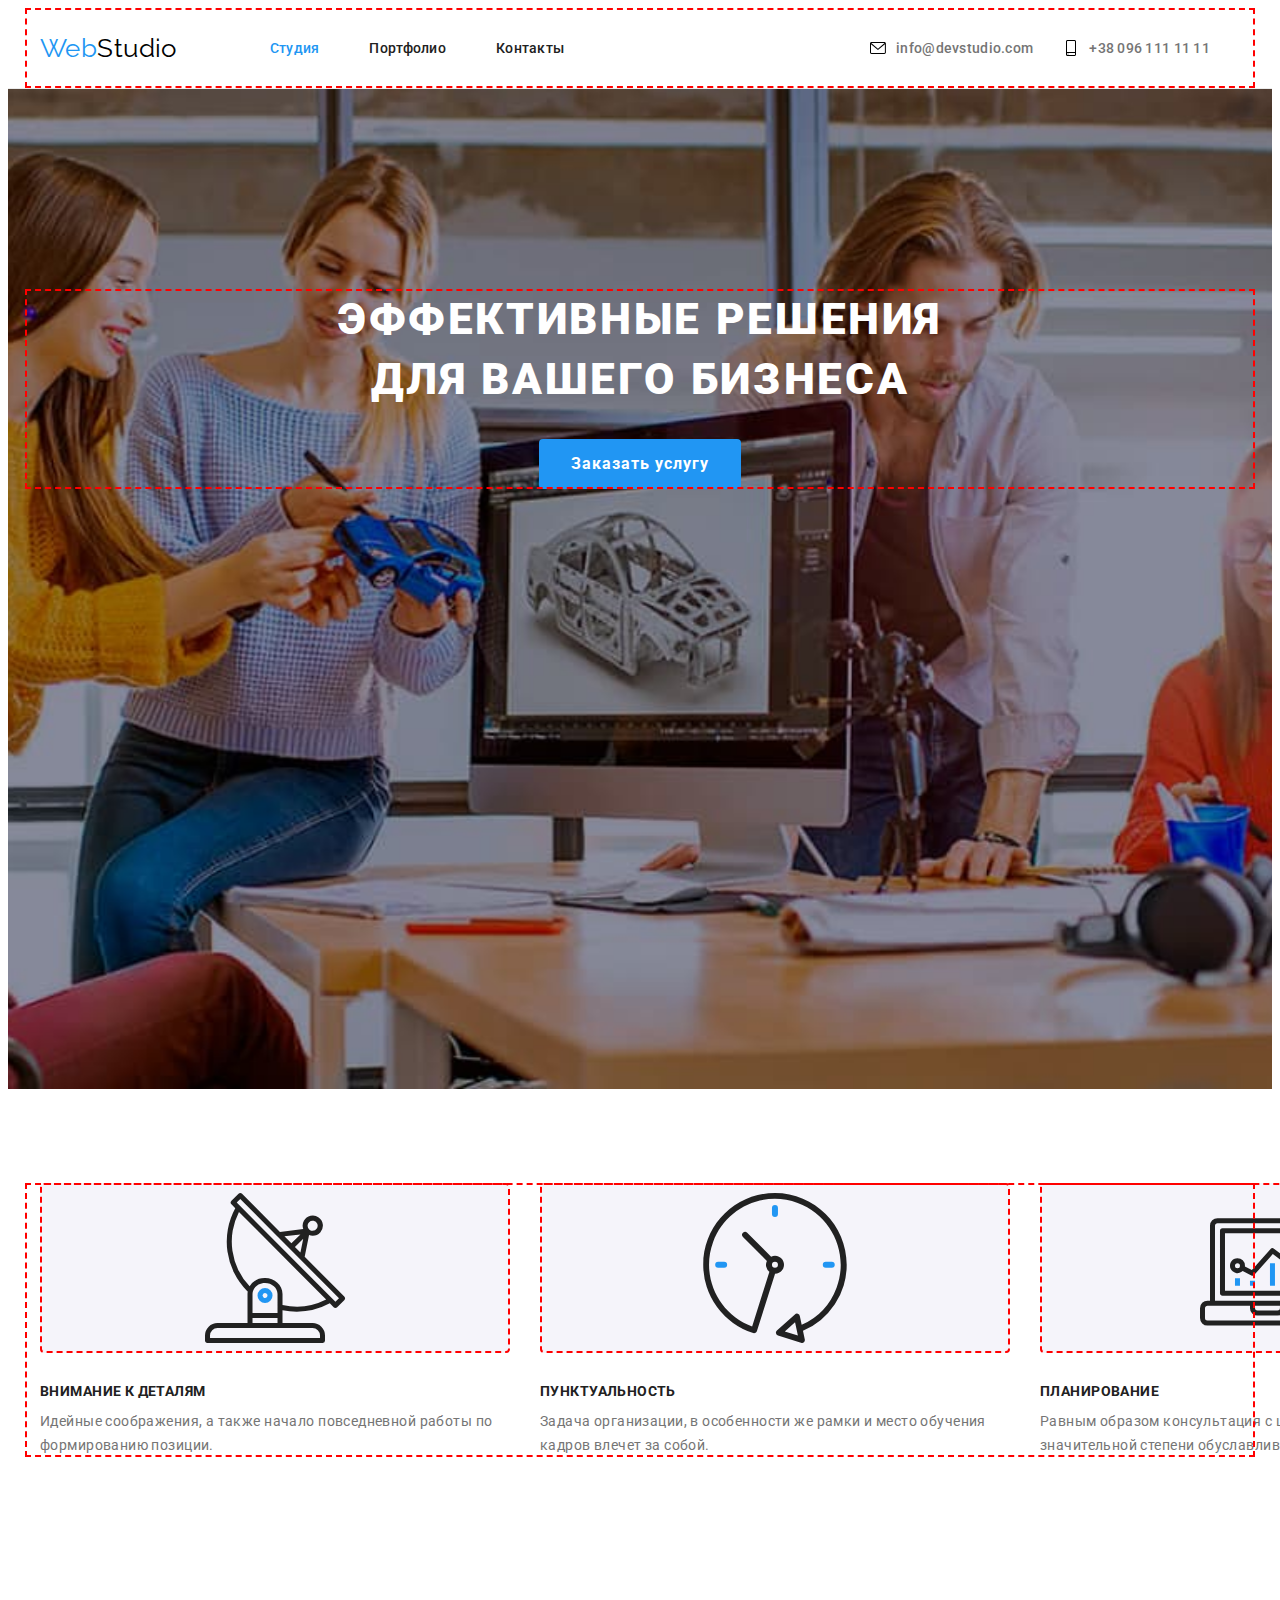
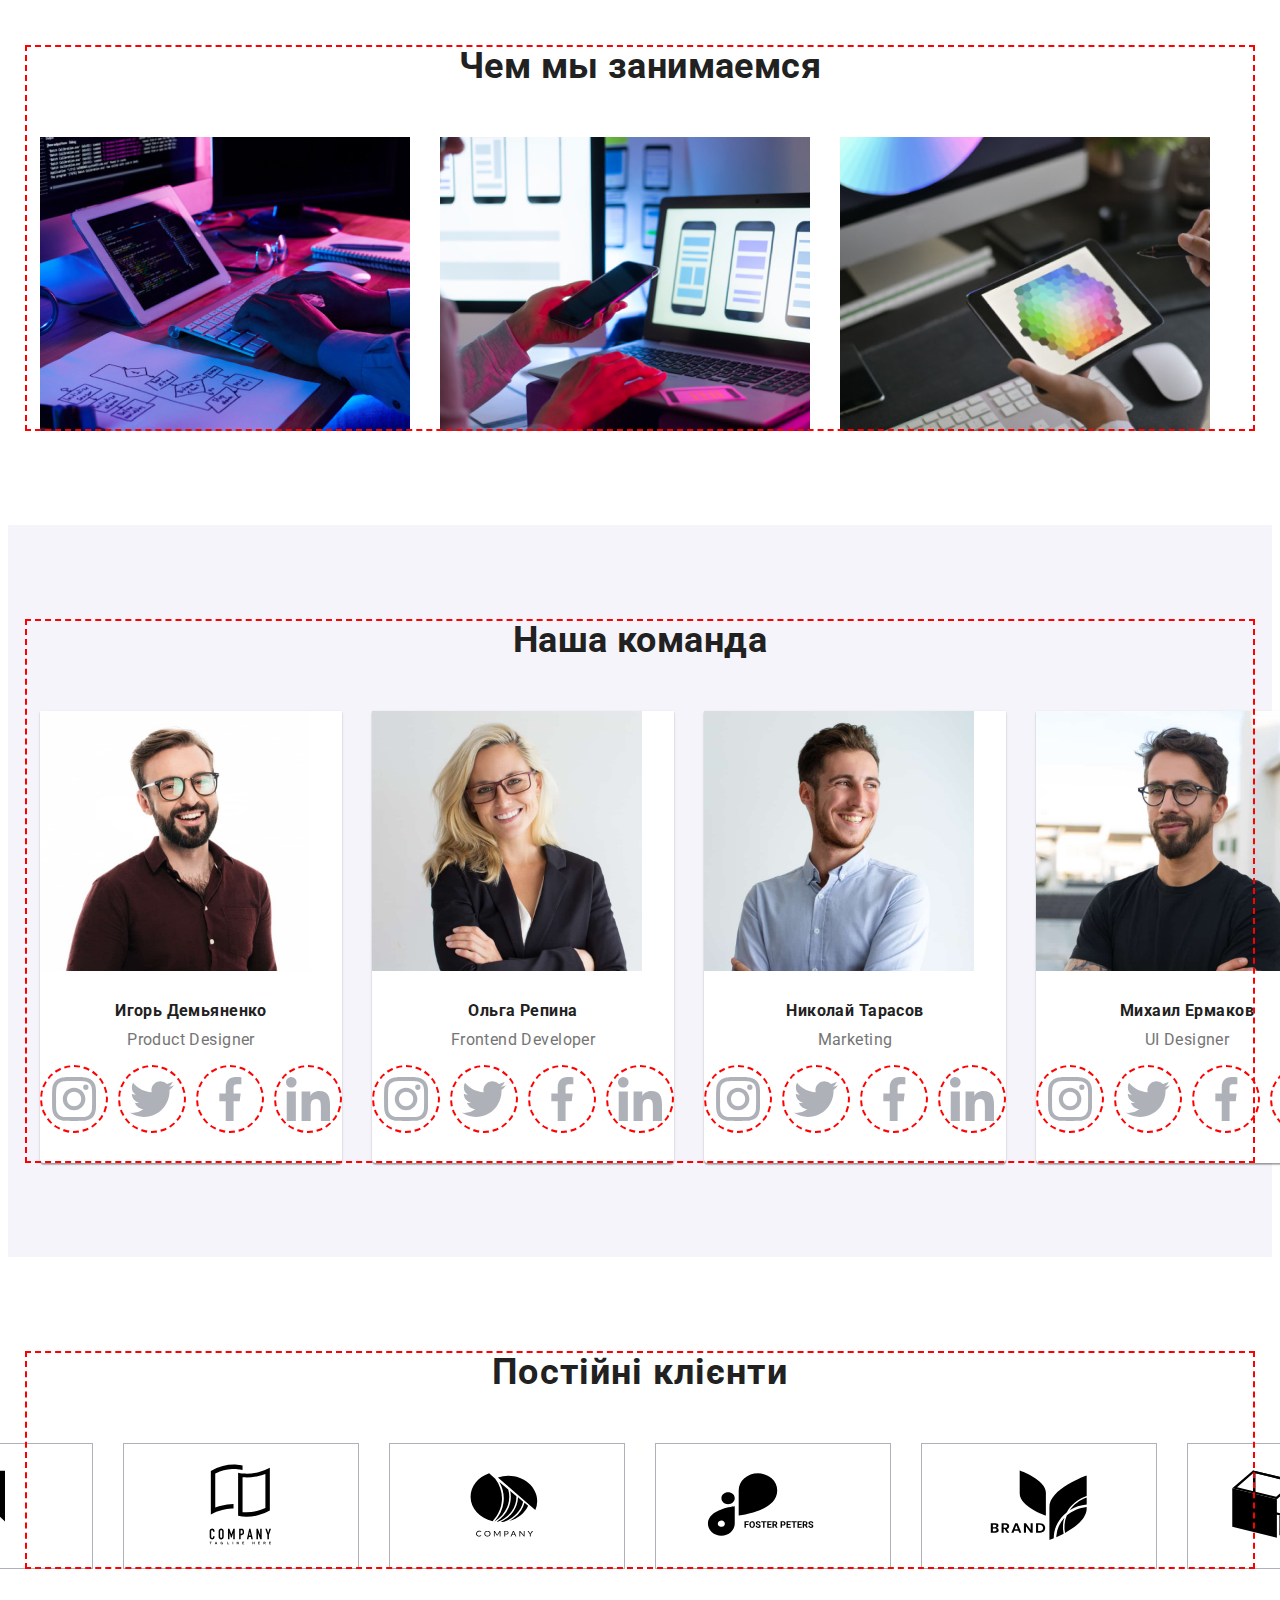
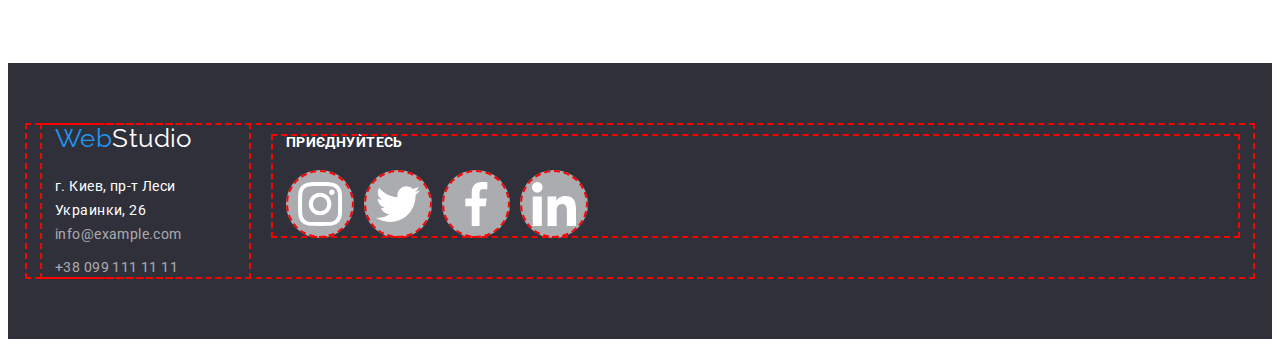
==== commit 11eefc71: "series one" ====
--- a/index.html
+++ b/index.html
@@ -72,6 +72,7 @@
 
       <section class="section sentence-section">
         <div class="container hero">
+          <span class="images-hero"></span>
           <h1 class="sntns-hr">Эффективные решения для вашего бизнеса</h1>
           <button class="btn btn-sentence-section" type="button">Заказать услугу</button>
         </div>
--- a/css/styles.css
+++ b/css/styles.css
@@ -246,21 +246,21 @@
 /*  ---------------- Эффективные решения  ---------------- */
 
 .sentence-section {
-  background-color: var(--sctn-sntnc);
-  padding-top: 200px;
-  padding-bottom: 200px;
-}
-
-.hero {
   max-width: 1600px;
   height: 600px;
   margin-left: auto;
   margin-right: auto;
-  background-image: linear-gradient(to right, rgba(47, 48, 58, 0.4) rgba(47, 48, 58, 0.4)), url();
+  background-image: url('../images/hero.jpg');
   background-position: center;
   background-repeat: no-repeat;
   background-size: cover;
-}
+  background-color: var(--sctn-sntnc);
+  padding-top: 200px;
+  padding-bottom: 200px;
+}
+
+/* linear-gradient(to right rgba(47, 48, 58, 0.4)),
+linear-gradient(to right, rgba(196, 196, 196, 1)),*/
 
 .sntns-hr {
   font-weight: 900;
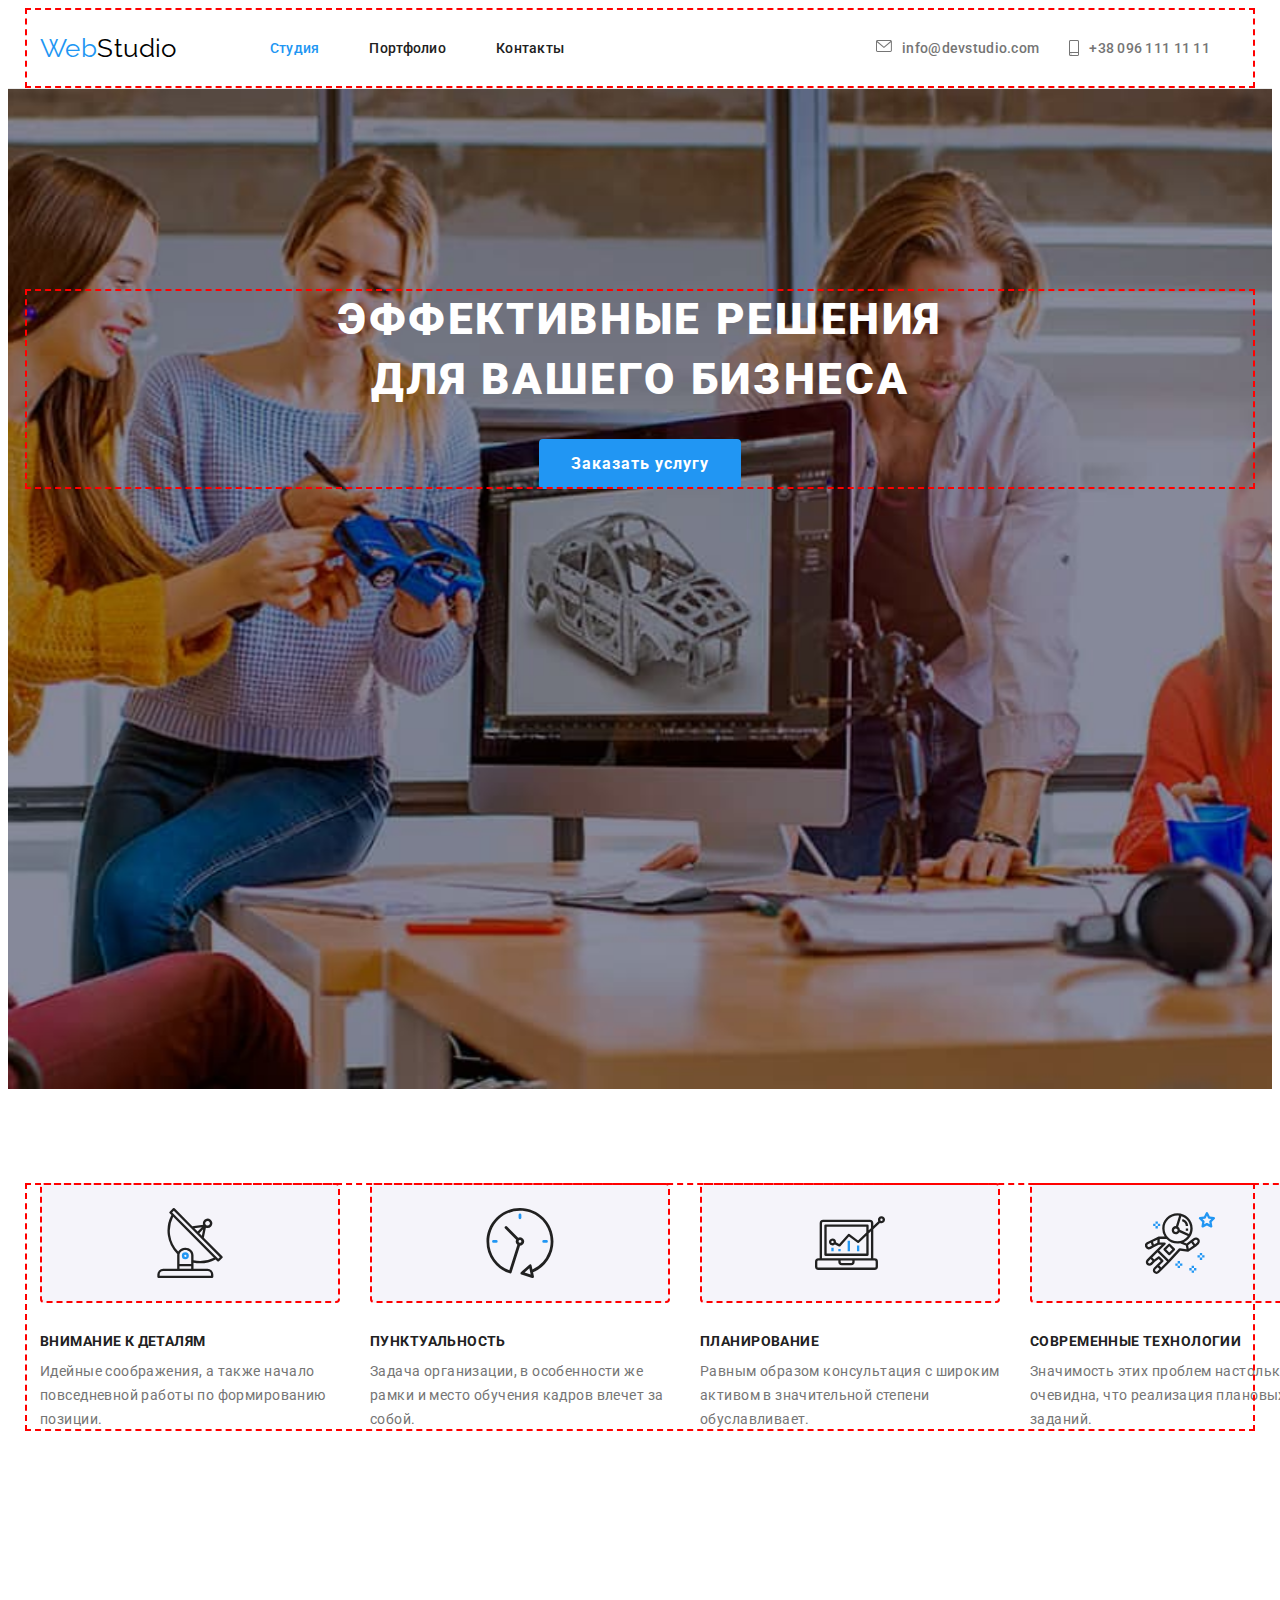
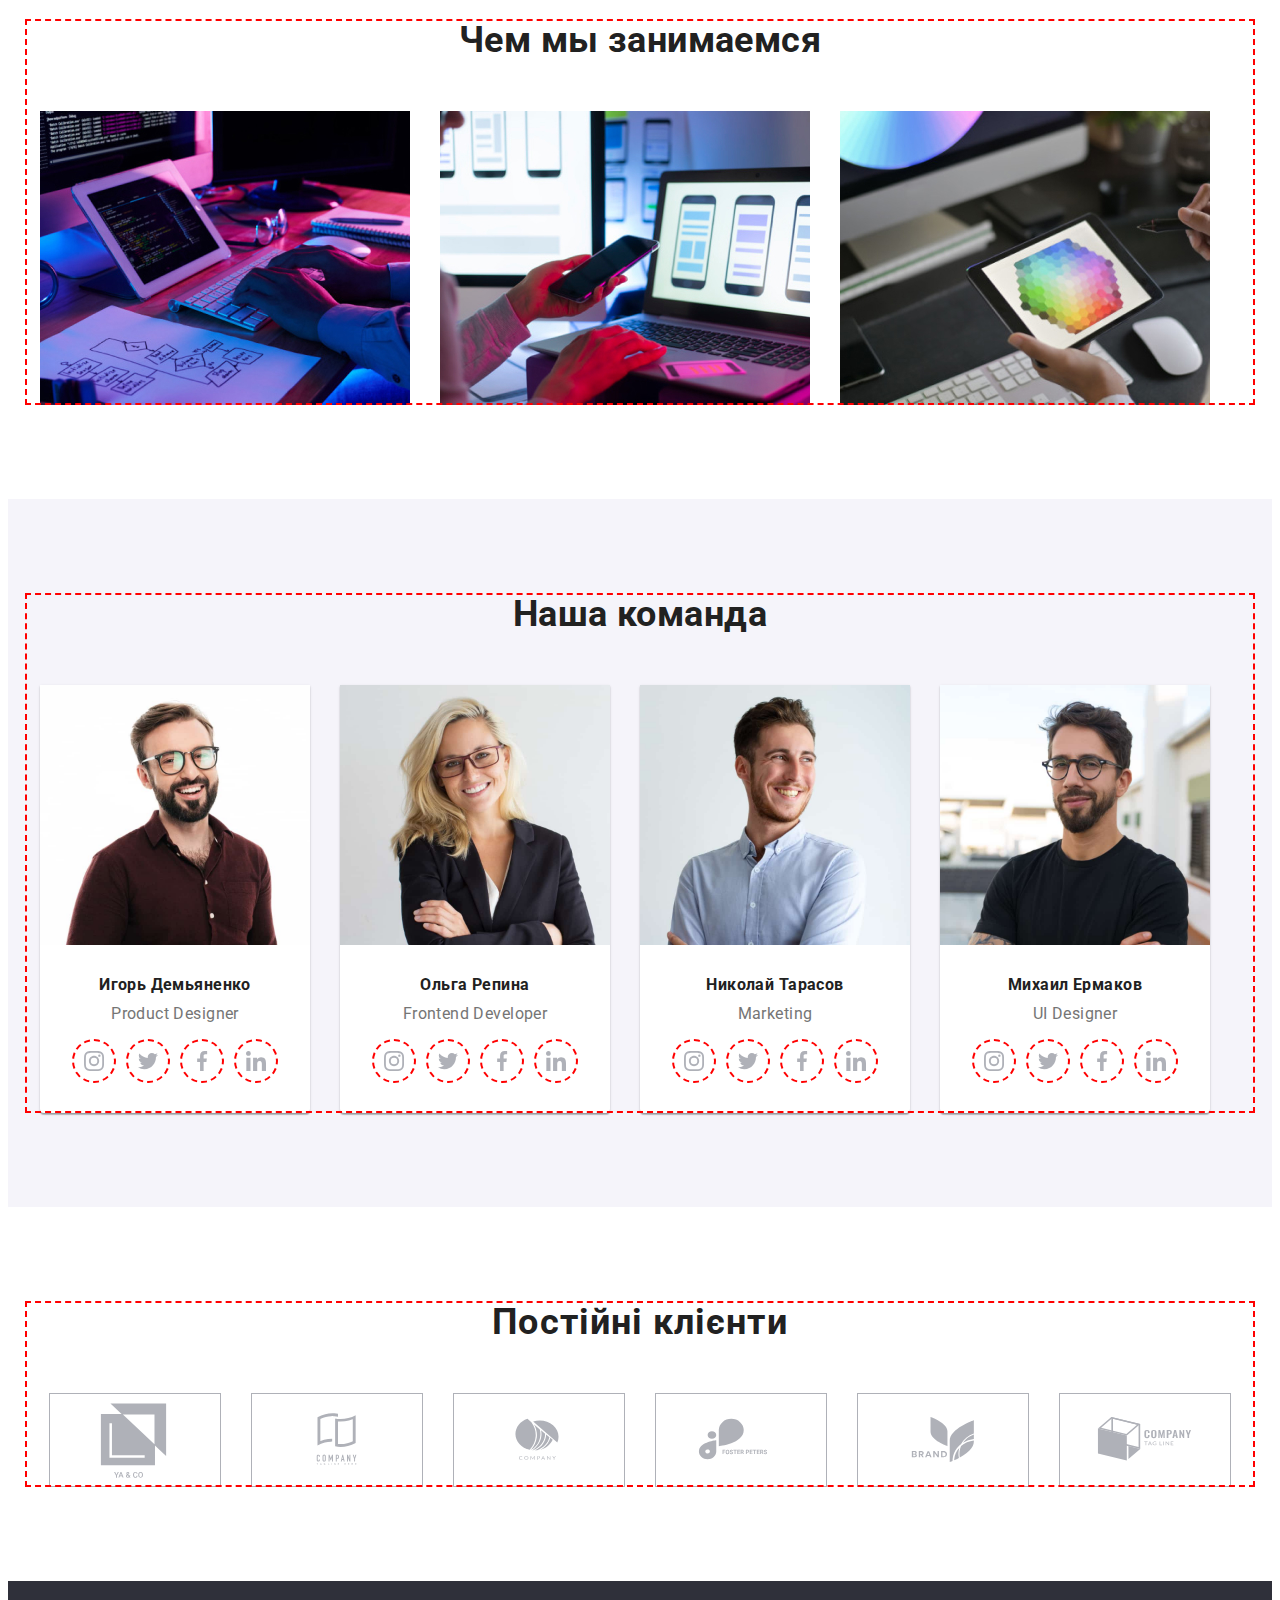
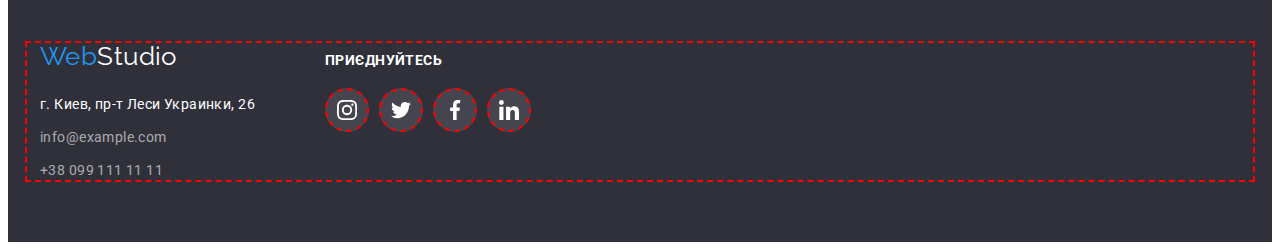
==== commit 2b23c223: "next hero, prtfl, ftr and team bgr-cl" ====
--- a/index.html
+++ b/index.html
@@ -51,14 +51,14 @@
         <ul class="header-contacts-list list">
           <li class="header-contacts-item">
             <a class="header-link-contacts link" href="mail:info@devstudio.com">
-              <svg class="header-icon" wight="16" hight="12">
+              <svg class="header-icon" width="16" height="12">
                 <use href="./images/icons.svg#envelope"></use></svg
               >info@devstudio.com</a
             >
           </li>
           <li class="header-contacts-item">
             <a class="header-link-contacts link" href="tel:+380961111111"
-              ><svg class="header-icon" wight="10" hight="16">
+              ><svg class="header-icon" width="10" height="16">
                 <use href="./images/icons.svg#smartphone"></use></svg
               >+38 096 111 11 11</a
             >
@@ -87,7 +87,7 @@
           <ul class="list container-features-list">
             <li class="container-features-item">
               <div class="features-icon container">
-                <svg class="features-icon" widht="70" hight="70">
+                <svg class="features-icon" width="70" height="70">
                   <use href="./images/icons.svg#antenna"></use>
                 </svg>
               </div>
@@ -98,7 +98,7 @@
             </li>
             <li class="container-features-item">
               <div class="features-icon container">
-                <svg class="features-icon" widht="70" hight="70">
+                <svg class="features-icon" width="70" height="70">
                   <use href="./images/icons.svg#clock"></use>
                 </svg>
               </div>
@@ -109,7 +109,7 @@
             </li>
             <li class="container-features-item">
               <div class="features-icon container">
-                <svg class="features-icon" widht="70" hight="70">
+                <svg class="features-icon" width="70" height="70">
                   <use href="./images/icons.svg#diagram"></use>
                 </svg>
               </div>
@@ -120,7 +120,7 @@
             </li>
             <li class="container-features-item">
               <div class="features-icon container">
-                <svg class="features-icon" widht="70" hight="70">
+                <svg class="features-icon" width="70" height="70">
                   <use href="./images/icons.svg#astronaut"></use>
                 </svg>
               </div>
@@ -172,7 +172,7 @@
                       rel="noopener nonereferre"
                       aria-label="instagram"
                     >
-                      <svg class="social-icon" widht="20" hight="20">
+                      <svg class="social-icon" width="20" height="20">
                         <use href="./images/icons.svg#instagram"></use></svg
                     ></a>
                   </li>
@@ -184,7 +184,7 @@
                       rel="noopener nonereferre"
                       aria-label="twitter"
                     >
-                      <svg class="social-icon" widht="20" hight="20">
+                      <svg class="social-icon" width="20" height="20">
                         <use href="./images/icons.svg#twitter"></use></svg
                     ></a>
                   </li>
@@ -196,7 +196,7 @@
                       rel="noopener nonereferre"
                       aria-label="facebook"
                     >
-                      <svg class="social-icon" widht="20" hight="20">
+                      <svg class="social-icon" width="20" height="20">
                         <use href="./images/icons.svg#facebook"></use></svg
                     ></a>
                   </li>
@@ -207,7 +207,7 @@
                       target="_blank"
                       rel="noopener nonereferre"
                       aria-label="linkedin"
-                      ><svg class="social-icon" widht="20" hight="20">
+                      ><svg class="social-icon" width="20" height="20">
                         <use href="./images/icons.svg#linkedin"></use></svg
                     ></a>
                   </li>
@@ -228,7 +228,7 @@
                       rel="noopener nonereferre"
                       aria-label="instagram"
                     >
-                      <svg class="social-icon" widht="20" hight="20">
+                      <svg class="social-icon" width="20" height="20">
                         <use href="./images/icons.svg#instagram"></use></svg
                     ></a>
                   </li>
@@ -240,7 +240,7 @@
                       rel="noopener nonereferre"
                       aria-label="twitter"
                     >
-                      <svg class="social-icon" widht="20" hight="20">
+                      <svg class="social-icon" width="20" height="20">
                         <use href="./images/icons.svg#twitter"></use></svg
                     ></a>
                   </li>
@@ -252,7 +252,7 @@
                       rel="noopener nonereferre"
                       aria-label="facebook"
                     >
-                      <svg class="social-icon" widht="20" hight="20">
+                      <svg class="social-icon" width="20" height="20">
                         <use href="./images/icons.svg#facebook"></use></svg
                     ></a>
                   </li>
@@ -263,7 +263,7 @@
                       target="_blank"
                       rel="noopener nonereferre"
                       aria-label="linkedin"
-                      ><svg class="social-icon" widht="20" hight="20">
+                      ><svg class="social-icon" width="20" height="20">
                         <use href="./images/icons.svg#linkedin"></use></svg
                     ></a>
                   </li>
@@ -284,7 +284,7 @@
                       rel="noopener nonereferre"
                       aria-label="instagram"
                     >
-                      <svg class="social-icon" widht="20" hight="20">
+                      <svg class="social-icon" width="20" height="20">
                         <use href="./images/icons.svg#instagram"></use></svg
                     ></a>
                   </li>
@@ -296,7 +296,7 @@
                       rel="noopener nonereferre"
                       aria-label="twitter"
                     >
-                      <svg class="social-icon" widht="20" hight="20">
+                      <svg class="social-icon" width="20" height="20">
                         <use href="./images/icons.svg#twitter"></use></svg
                     ></a>
                   </li>
@@ -308,7 +308,7 @@
                       rel="noopener nonereferre"
                       aria-label="facebook"
                     >
-                      <svg class="social-icon" widht="20" hight="20">
+                      <svg class="social-icon" width="20" height="20">
                         <use href="./images/icons.svg#facebook"></use></svg
                     ></a>
                   </li>
@@ -319,7 +319,7 @@
                       target="_blank"
                       rel="noopener nonereferre"
                       aria-label="linkedin"
-                      ><svg class="social-icon" widht="20" hight="20">
+                      ><svg class="social-icon" width="20" height="20">
                         <use href="./images/icons.svg#linkedin"></use></svg
                     ></a>
                   </li>
@@ -340,7 +340,7 @@
                       rel="noopener nonereferre"
                       aria-label="instagram"
                     >
-                      <svg class="social-icon" widht="20" hight="20">
+                      <svg class="social-icon" width="20" height="20">
                         <use href="./images/icons.svg#instagram"></use></svg
                     ></a>
                   </li>
@@ -352,7 +352,7 @@
                       rel="noopener nonereferre"
                       aria-label="twitter"
                     >
-                      <svg class="social-icon" widht="20" hight="20">
+                      <svg class="social-icon" width="20" height="20">
                         <use href="./images/icons.svg#twitter"></use></svg
                     ></a>
                   </li>
@@ -364,7 +364,7 @@
                       rel="noopener nonereferre"
                       aria-label="facebook"
                     >
-                      <svg class="social-icon" widht="20" hight="20">
+                      <svg class="social-icon" width="20" height="20">
                         <use href="./images/icons.svg#facebook"></use></svg
                     ></a>
                   </li>
@@ -375,7 +375,7 @@
                       target="_blank"
                       rel="noopener nonereferre"
                       aria-label="linkedin"
-                      ><svg class="social-icon" widht="20" hight="20">
+                      ><svg class="social-icon" width="20" height="20">
                         <use href="./images/icons.svg#linkedin"></use></svg
                     ></a>
                   </li>
@@ -410,7 +410,7 @@
                 target="_blank"
                 rel="noopener nonereferre"
                 aria-label="flag"
-                ><svg class="clients-icon" widht="106" hight="60">
+                ><svg class="clients-icon" width="106" height="60">
                   <use href="./images/icons.svg#logo2"></use></svg
               ></a>
             </li>
@@ -421,7 +421,7 @@
                 target="_blank"
                 rel="noopener nonereferre"
                 aria-label="shell"
-                ><svg class="clients-icon" widht="106" hight="60">
+                ><svg class="clients-icon" width="106" height="60">
                   <use href="./images/icons.svg#logo3"></use></svg
               ></a>
             </li>
@@ -432,7 +432,7 @@
                 target="_blank"
                 rel="noopener nonereferre"
                 aria-label="butterfly"
-                ><svg class="clients-icon" widht="106" hight="60">
+                ><svg class="clients-icon" width="106" height="60">
                   <use href="./images/icons.svg#logo4"></use></svg
               ></a>
             </li>
@@ -443,7 +443,7 @@
                 target="_blank"
                 rel="noopener nonereferre"
                 aria-label="leaf"
-                ><svg class="clients-icon" widht="106" hight="60">
+                ><svg class="clients-icon" width="106" height="60">
                   <use href="./images/icons.svg#logo5"></use></svg
               ></a>
             </li>
@@ -454,7 +454,7 @@
                 target="_blank"
                 rel="noopener nonereferre"
                 aria-label="box"
-                ><svg class="clients-icon" widht="106" hight="60">
+                ><svg class="clients-icon" width="106" height="60">
                   <use href="./images/icons.svg#logo6"></use></svg
               ></a>
             </li>
@@ -467,7 +467,7 @@
 
     <footer class="footer">
       <div class="container container-footer">
-        <div class="footer-container-contacts container">
+        <div class="footer-container-contacts">
           <a class="link footer-link-logo-white" href="./index.html"
             ><span class="logo-blue">Web</span>Studio</a
           >
@@ -492,8 +492,8 @@
           </address>
         </div>
 
-        <div class="footer-container-social container">
-          <h3 class="footer-social-title">приєднуйтесь</h3>
+        <div class="footer-container-social">
+          <p class="footer-social-title">приєднуйтесь</p>
           <ul class="footer-social-list list">
             <li class="footer-social-item">
               <a
@@ -503,7 +503,7 @@
                 rel="noopener nonereferre"
                 aria-label="instagram"
               >
-                <svg class="footer-social-icon" widht="20" hight="20">
+                <svg class="footer-social-icon" width="20" height="20">
                   <use href="./images/icons.svg#instagram"></use></svg
               ></a>
             </li>
@@ -515,7 +515,7 @@
                 rel="noopener nonereferre"
                 aria-label="twitter"
               >
-                <svg class="footer-social-icon" widht="20" hight="20">
+                <svg class="footer-social-icon" width="20" height="20">
                   <use href="./images/icons.svg#twitter"></use></svg
               ></a>
             </li>
@@ -527,7 +527,7 @@
                 rel="noopener nonereferre"
                 aria-label="facebook"
               >
-                <svg class="footer-social-icon" widht="20" hight="20">
+                <svg class="footer-social-icon" width="20" height="20">
                   <use href="./images/icons.svg#facebook"></use></svg
               ></a>
             </li>
@@ -538,7 +538,7 @@
                 target="_blank"
                 rel="noopener nonereferre"
                 aria-label="linkedin"
-                ><svg class="footer-social-icon" widht="20" hight="20">
+                ><svg class="footer-social-icon" width="20" height="20">
                   <use href="./images/icons.svg#linkedin"></use></svg
               ></a>
             </li>
--- a/css/styles.css
+++ b/css/styles.css
@@ -15,6 +15,9 @@
   --sctn-sntnc: #2f303a;
   --header-container-border: #ececec;
   --accent-txt-hvr-fcs-cl: #188ce8;
+  --accent-social-link-light: #afb1b8;
+  --accent-social-link-dark: rgba(255, 255, 255, 0.1);
+  --clients-link: rgba(175, 177, 184, 1);
 
   /* ----------------- others  --------------------------- */
 }
@@ -198,19 +201,15 @@
 }
 
 .header-icon {
-  display: flex;
-  align-items: center;
-  justify-content: center;
-  width: 16px;
-  height: 16px;
-  padding: 0;
   margin-right: 10px;
-}
-
+  fill: currentColor;
+}
+
+/*
 .header-icon:hover,
 .header-icon:focus {
   fill: var(--accent-txt-cl);
-}
+}*/
 
 .header-link,
 .header-link-contacts {
@@ -282,21 +281,15 @@
   gap: 30px;
 }
 
-.container-features-item {
-  flex-basis: 270px;
-}
-
 .features-icon.container {
   display: flex;
   align-items: center;
+  justify-content: center;
   width: 270px;
   height: 120px;
-  padding: 25px 100px;
   background-color: var(--btn-prtfl);
   border-radius: 4px;
   margin-bottom: 30px;
-}
-.features-icon {
 }
 
 .main-features-title {
@@ -379,16 +372,6 @@
   gap: 10px;
 }
 
-.social-link:hover,
-.social-link:focus {
-  background-color: var(--accent-txt-cl);
-}
-
-.social-icon:hover,
-.social-icon:focus {
-  fill: var(--btn-txt-cl);
-}
-
 .social-link {
   display: flex;
   align-items: center;
@@ -397,11 +380,20 @@
   height: 44px;
   background-color: var(--btn-txt-cl);
   border-radius: 50%;
-  fill: #afb1b8;
-  padding: 12px;
+  color: var(--accent-social-link-light);
 
   outline: 2px dashed red;
   outline-offset: -2px;
+}
+
+.social-link:hover,
+.social-link:focus {
+  color: var(--btn-txt-cl);
+  background-color: var(--accent-txt-cl);
+}
+
+.social-icon {
+  fill: currentColor;
 }
 
 /* ------------------ Постійні клієнти  ------------------------- */
@@ -427,19 +419,25 @@
   gap: 30px;
 }
 
-.clients-icon {
-  display: block;
+.clients-link {
+  display: flex;
+  align-items: center;
+  justify-content: center;
   width: 170px;
   height: 92px;
   background-size: contain;
-  border: 1px solid rgba(175, 177, 184, 1);
-
-  padding: 16px 32px;
+  border: 1px solid var(--clients-link);
+  color: var(--clients-link);
 }
 
 .clients-link:hover,
 .clients-link:focus {
-  fill: var(--accent-txt-cl);
+  color: var(--accent-txt-cl);
+  border: 1px solid var(--accent-txt-cl);
+}
+
+.clients-icon {
+  fill: currentColor;
 }
 
 /*  ----------------- PORFOLIO page  ------------------------- * /
@@ -489,14 +487,9 @@
 /*----------------------Footer------------------------------- */
 
 .footer {
-  display: flex;
   background-color: var(--sctn-sntnc);
   padding-top: 60px;
   padding-bottom: 60px;
-
-  max-width: 1600px;
-  margin-left: auto;
-  margin-right: auto;
 }
 
 .container-footer {
@@ -505,10 +498,7 @@
 }
 
 .footer-container-contacts {
-  display: block;
-  margin-right: 20px;
-  width: 231px;
-  margin-right: 20px;
+  margin-right: 70px;
 }
 
 .footer-link-logo-white {
@@ -534,7 +524,8 @@
   color: var(--item-light);
 }
 
-.footer-item {
+.footer-item,
+.footer-address-location-item {
   margin-bottom: 9px;
 }
 
@@ -568,10 +559,9 @@
   justify-content: center;
   width: 44px;
   height: 44px;
-  background-color: var(--item-light);
+  background-color: var(--accent-social-link-dark);
   border-radius: 50%;
-  fill: var(--btn-txt-cl);
-  padding: 12px;
+  color: var(--btn-txt-cl);
 
   outline: 2px dashed red;
   outline-offset: -2px;
@@ -581,3 +571,7 @@
 .footer-social-link:focus {
   background-color: var(--accent-txt-cl);
 }
+
+.footer-social-icon {
+  fill: currentColor;
+}
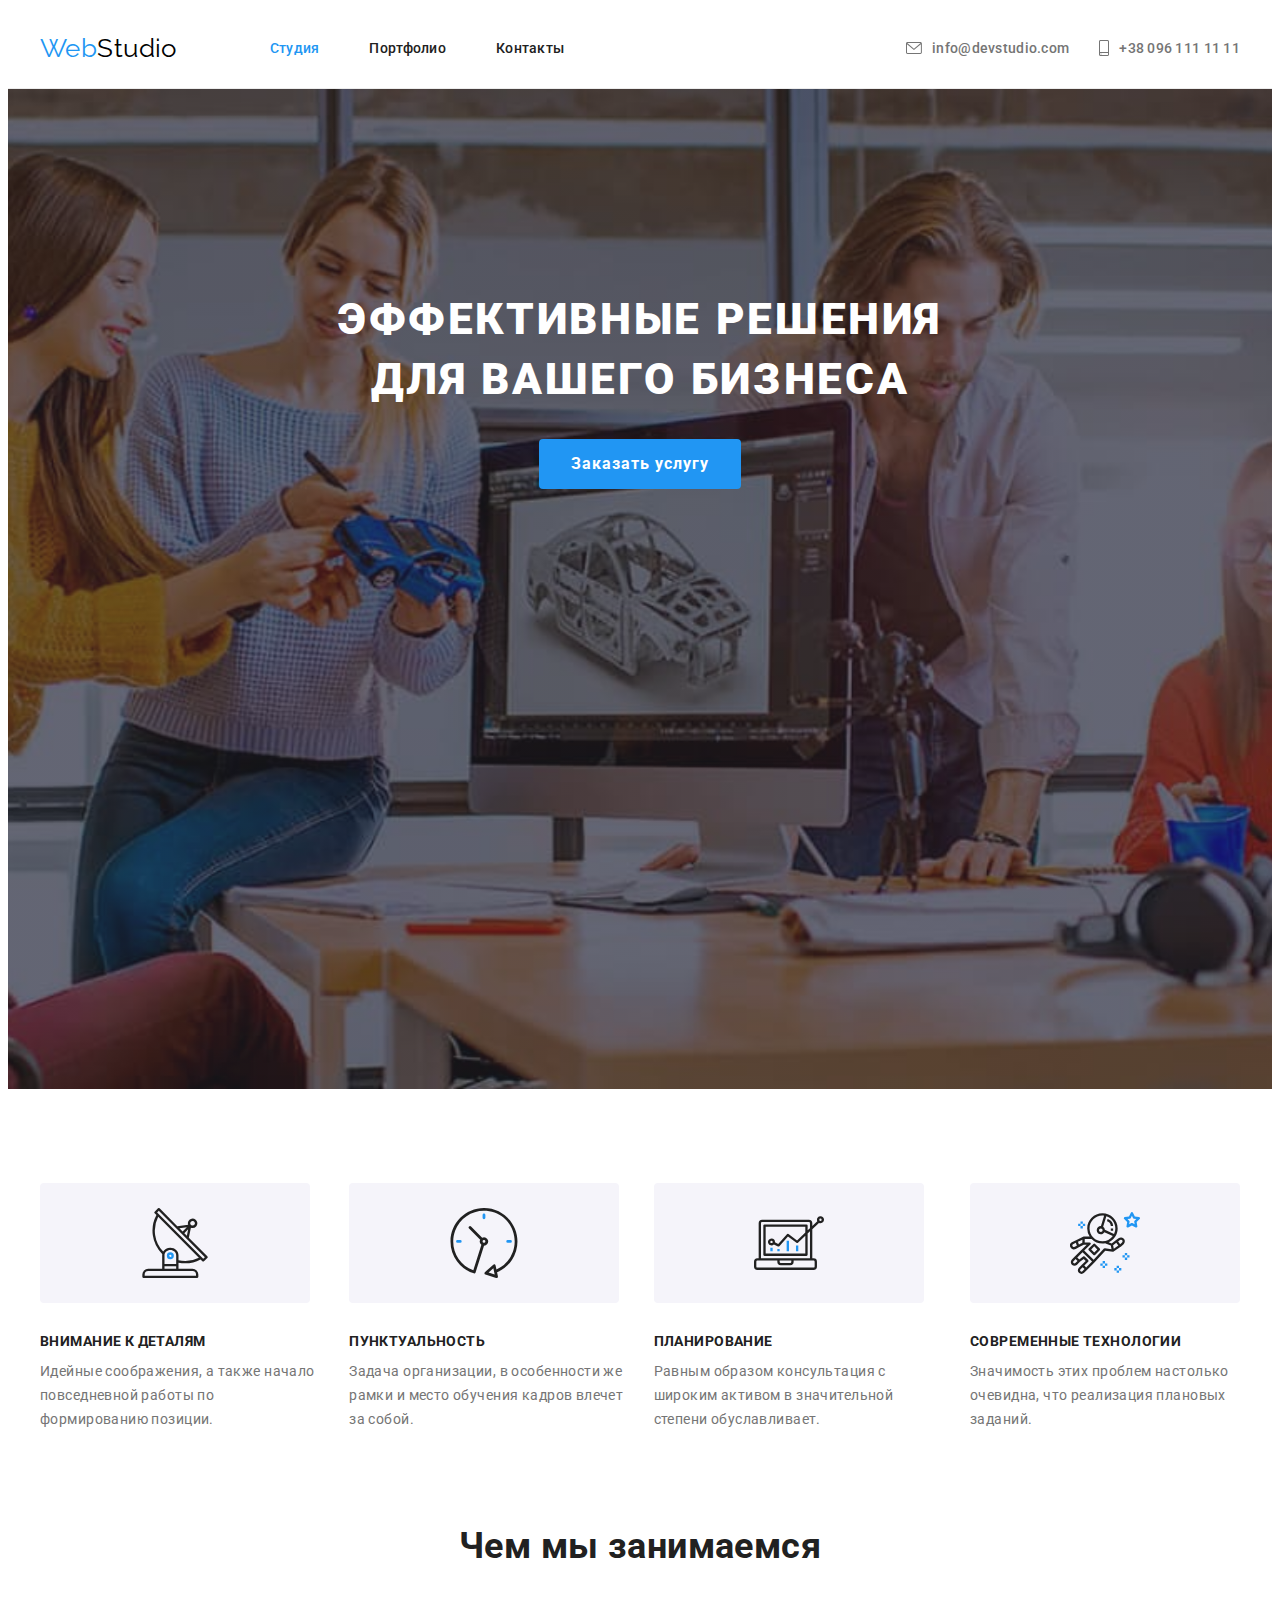
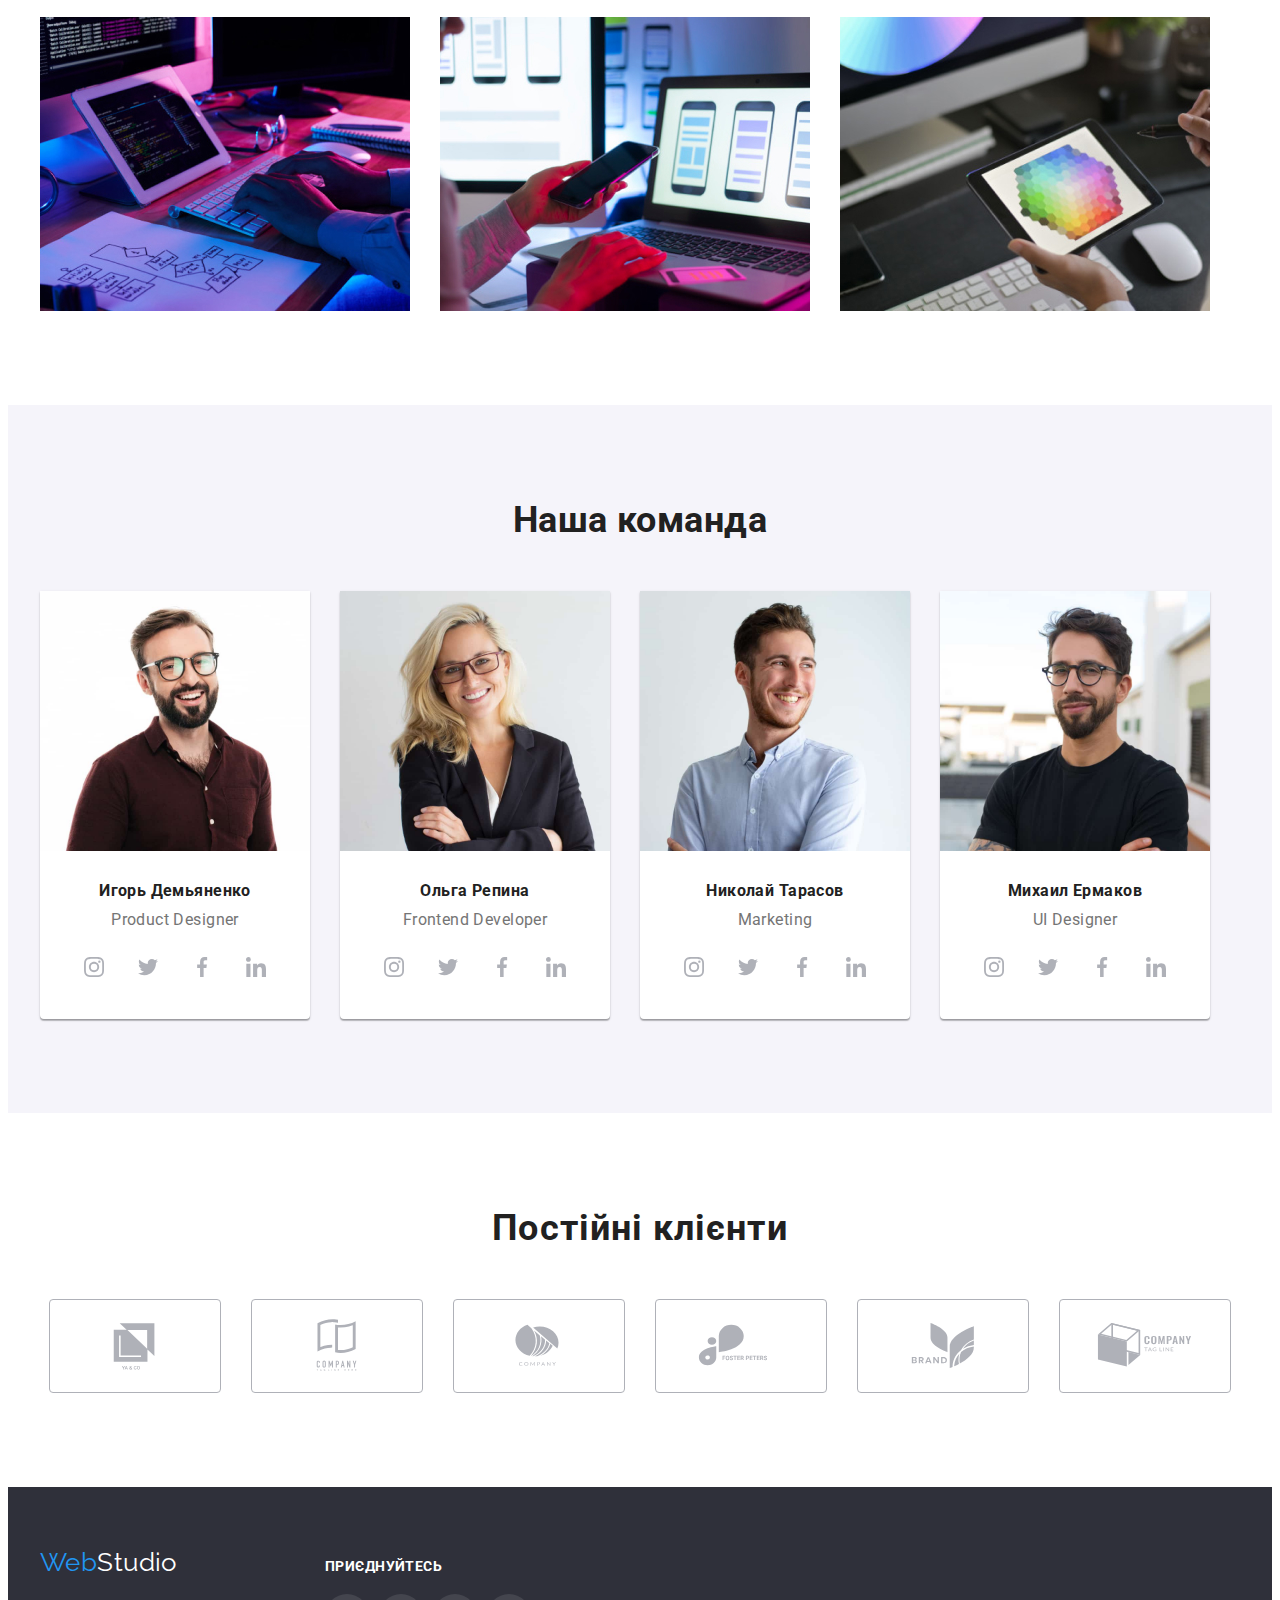
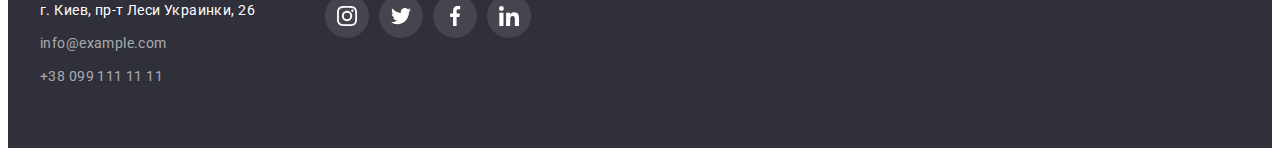
==== commit f3faaa1b: "adjustment 2" ====
--- a/index.html
+++ b/index.html
@@ -86,7 +86,7 @@
 
           <ul class="list container-features-list">
             <li class="container-features-item">
-              <div class="features-icon container">
+              <div class="features-icon-wrap">
                 <svg class="features-icon" width="70" height="70">
                   <use href="./images/icons.svg#antenna"></use>
                 </svg>
@@ -97,7 +97,7 @@
               </p>
             </li>
             <li class="container-features-item">
-              <div class="features-icon container">
+              <div class="features-icon-wrap">
                 <svg class="features-icon" width="70" height="70">
                   <use href="./images/icons.svg#clock"></use>
                 </svg>
@@ -108,7 +108,7 @@
               </p>
             </li>
             <li class="container-features-item">
-              <div class="features-icon container">
+              <div class="features-icon-wrap">
                 <svg class="features-icon" width="70" height="70">
                   <use href="./images/icons.svg#diagram"></use>
                 </svg>
@@ -119,7 +119,7 @@
               </p>
             </li>
             <li class="container-features-item">
-              <div class="features-icon container">
+              <div class="features-icon-wrap">
                 <svg class="features-icon" width="70" height="70">
                   <use href="./images/icons.svg#astronaut"></use>
                 </svg>
@@ -133,7 +133,7 @@
         </div>
       </section>
       <!---------------------------- Занятия------------------------------------->
-      <section class="section work section-occupation">
+      <section class="section work">
         <div class="container">
           <h2 class="main-occupation-title">Чем мы занимаемся</h2>
 
@@ -399,7 +399,7 @@
                 target="_blank"
                 rel="noopener nonereferre"
                 aria-label="YA&CO"
-                ><svg class="clients-icon">
+                ><svg class="clients-icon" width="106" height="60">
                   <use href="./images/icons.svg#logo1"></use></svg
               ></a>
             </li>
--- a/css/styles.css
+++ b/css/styles.css
@@ -18,6 +18,9 @@
   --accent-social-link-light: #afb1b8;
   --accent-social-link-dark: rgba(255, 255, 255, 0.1);
   --clients-link: rgba(175, 177, 184, 1);
+  --linear-gradient: rgba(47, 48, 58, 0.4);
+  --box-shadow-porfolio: 0px 1px 1px rgba(0, 0, 0, 0.12), 0px 4px 4px rgba(0, 0, 0, 0.06),
+    1px 4px 6px rgba(0, 0, 0, 0.16);
 
   /* ----------------- others  --------------------------- */
 }
@@ -58,8 +61,8 @@
   width: 1200px;
   padding: 0 15px;
   margin: 0 auto;
-  outline: 2px dashed red;
-  outline-offset: -2px;
+  /*outline: 2px dashed red;
+  outline-offset: -2px;*/
 }
 
 .visually-hidden {
@@ -136,8 +139,7 @@
 .btn-portfolio:focus {
   color: var(--btn-txt-cl);
   background-color: var(--accent-txt-cl);
-  box-shadow: 0px 3px 1px rgba(0, 0, 0, 0.1), 0px 1px 2px rgba(0, 0, 0, 0.08),
-    0px 2px 2px rgba(0, 0, 0, 0.12);
+  box-shadow: var(--box-shadow-porfolio);
 }
 
 .header-link-logo-black {
@@ -187,29 +189,18 @@
 }
 
 .header-contacts-item {
-  display: flex;
-  align-items: center;
   margin-right: 30px;
 }
 
-.header-contacts-icon {
-  display: flex;
-  width: 16px;
-  height: 16px;
-  padding: 0;
+.header-nav-item:nth-last-child(1),
+.header-contacts-item:nth-last-child(1) {
+  margin-right: 0;
+}
+
+.header-icon {
+  fill: currentColor;
   margin-right: 10px;
 }
-
-.header-icon {
-  margin-right: 10px;
-  fill: currentColor;
-}
-
-/*
-.header-icon:hover,
-.header-icon:focus {
-  fill: var(--accent-txt-cl);
-}*/
 
 .header-link,
 .header-link-contacts {
@@ -222,6 +213,7 @@
   display: flex;
   padding-top: 32px;
   padding-bottom: 32px;
+  align-items: center;
 }
 
 .header-link-contacts {
@@ -249,17 +241,16 @@
   height: 600px;
   margin-left: auto;
   margin-right: auto;
-  background-image: url('../images/hero.jpg');
+
   background-position: center;
   background-repeat: no-repeat;
   background-size: cover;
   background-color: var(--sctn-sntnc);
   padding-top: 200px;
   padding-bottom: 200px;
-}
-
-/* linear-gradient(to right rgba(47, 48, 58, 0.4)),
-linear-gradient(to right, rgba(196, 196, 196, 1)),*/
+  background-image: linear-gradient(to right, var(--linear-gradient), var(--linear-gradient)),
+    url('../images/hero.jpg');
+}
 
 .sntns-hr {
   font-weight: 900;
@@ -281,7 +272,7 @@
   gap: 30px;
 }
 
-.features-icon.container {
+.features-icon-wrap {
   display: flex;
   align-items: center;
   justify-content: center;
@@ -306,6 +297,10 @@
 
 /*------------------------- Занятия -----------------*/
 
+.work {
+  padding-top: 0px;
+}
+
 .main-occupation-title {
   text-align: center;
   margin-bottom: 50px;
@@ -381,10 +376,11 @@
   background-color: var(--btn-txt-cl);
   border-radius: 50%;
   color: var(--accent-social-link-light);
-
-  outline: 2px dashed red;
+}
+
+/* outline: 2px dashed red;
   outline-offset: -2px;
-}
+*/
 
 .social-link:hover,
 .social-link:focus {
@@ -425,9 +421,11 @@
   justify-content: center;
   width: 170px;
   height: 92px;
-  background-size: contain;
+
   border: 1px solid var(--clients-link);
   color: var(--clients-link);
+
+  border-radius: 4px;
 }
 
 .clients-link:hover,
@@ -463,6 +461,15 @@
   display: flex;
   flex-wrap: wrap;
   gap: 30px;
+}
+
+.portfolio-link {
+  display: block;
+}
+
+.portfolio-link:hover,
+.portfolio-link:focus {
+  box-shadow: var(--box-shadow-porfolio);
 }
 
 .porfolio-div-contents {
@@ -563,8 +570,8 @@
   border-radius: 50%;
   color: var(--btn-txt-cl);
 
-  outline: 2px dashed red;
-  outline-offset: -2px;
+  /*outline: 2px dashed red;
+  outline-offset: -2px;*/
 }
 
 .footer-social-link:hover,
